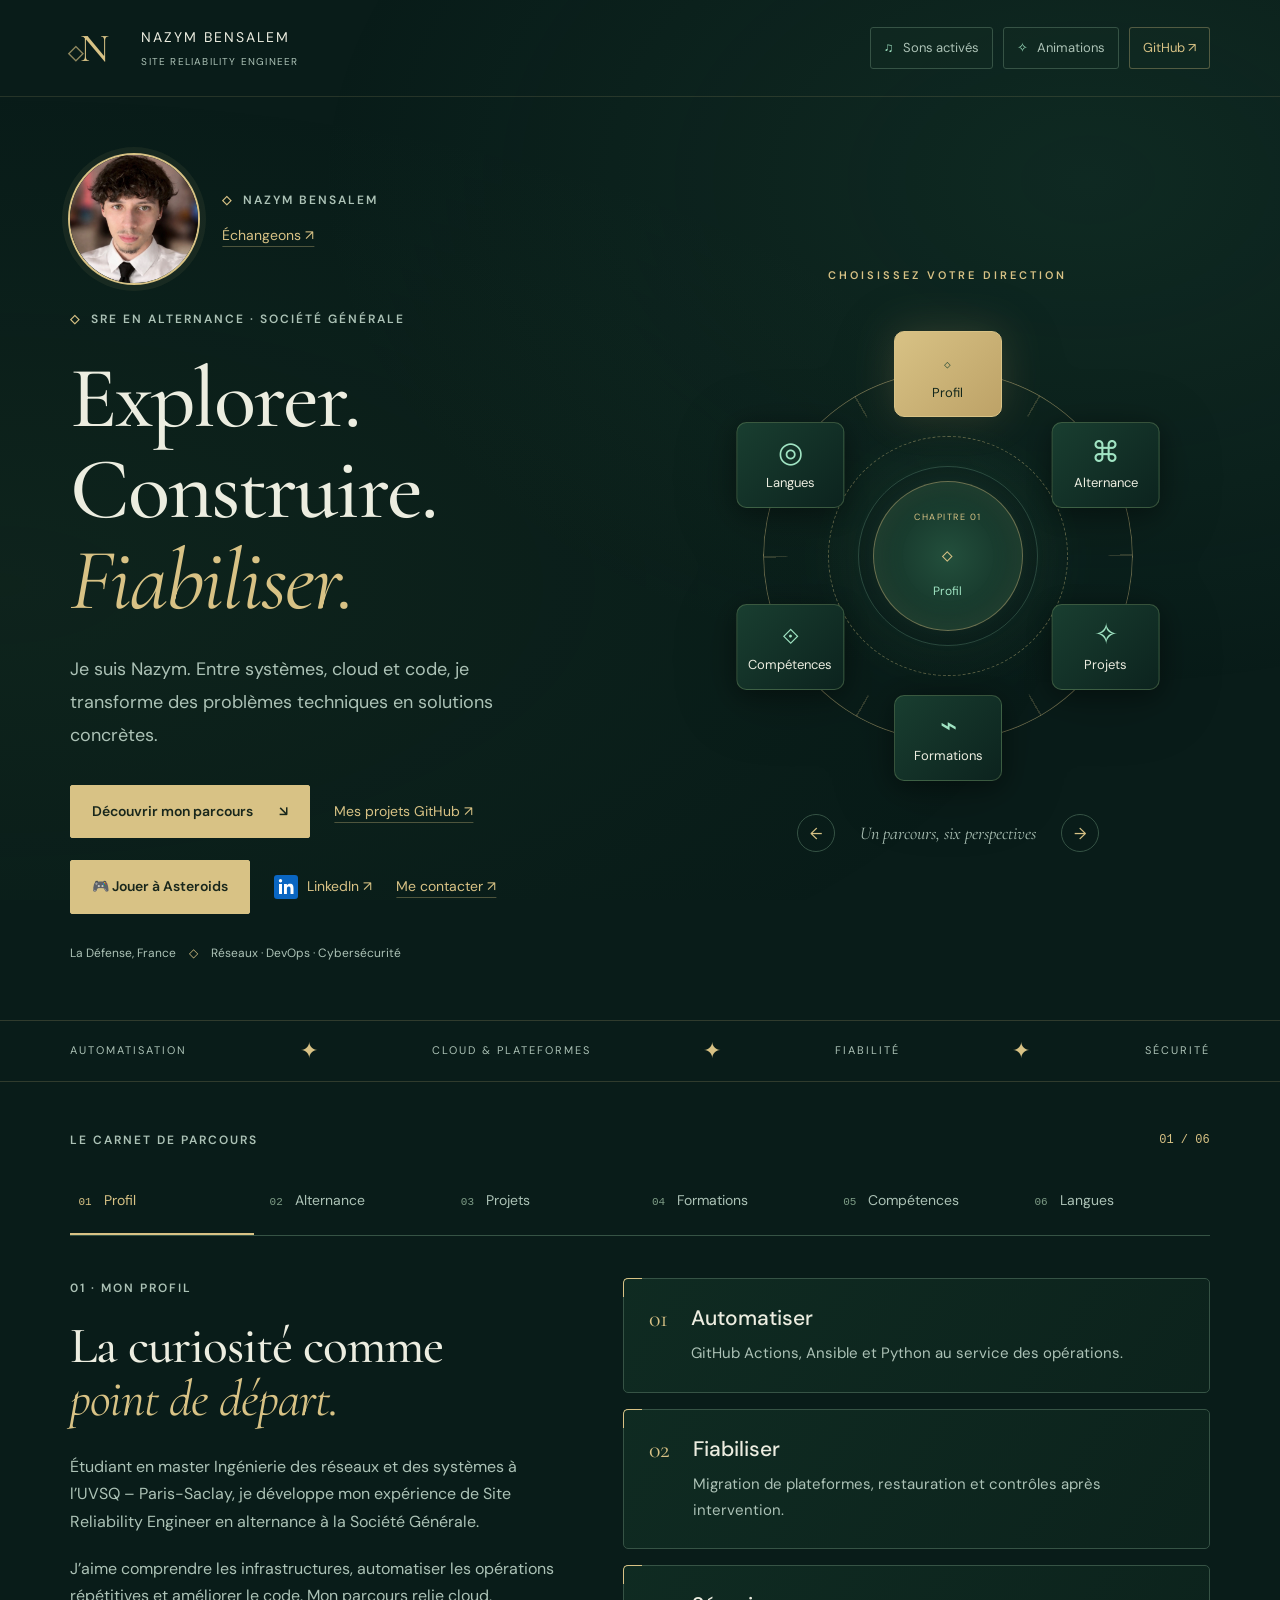
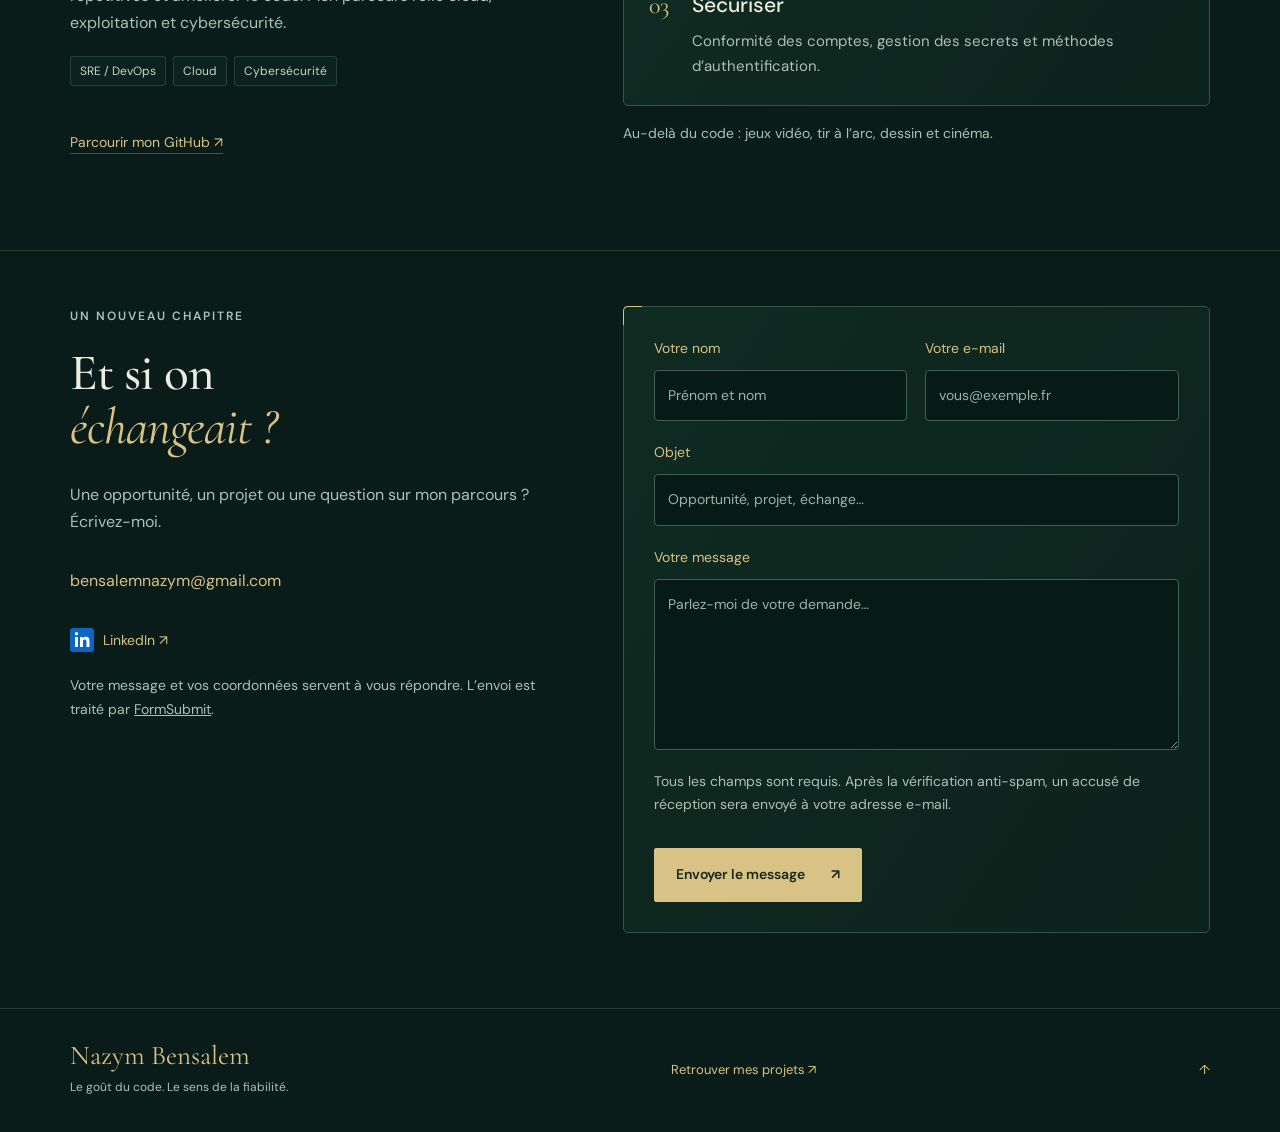
==== index.html @ adb58c96 "Build original Asteroids Rust game for WebAssembly and add playable portfolio page" ====
<!doctype html>
<html lang="fr">
<head>
<meta charset="UTF-8"><meta name="viewport" content="width=device-width,initial-scale=1"><meta name="theme-color" content="#091c19">
<title>Nazym Bensalem — SRE · Cloud · DevOps</title><meta name="description" content="Nazym Bensalem, alternant SRE à la Société Générale. Découvrez mes missions, mes projets, mon parcours et mes compétences cloud et DevOps.">
<link rel="icon" type="image/svg+xml" href="data:image/svg+xml,%3Csvg xmlns='http://www.w3.org/2000/svg' viewBox='0 0 40 40'%3E%3Crect width='40' height='40' rx='8' fill='%23091c19'/%3E%3Cpath d='M20 3L37 20 20 37 3 20Z' stroke='%23d6bf7a' fill='none'/%3E%3Cpath d='M13 27V13l14 14V13' stroke='%239ee6bf' stroke-width='3' fill='none'/%3E%3C/svg%3E">
<link rel="stylesheet" href="style.css?v=3"><script defer src="app.js?v=asteroids-play-1"></script>
</head>
<body>
<a class="skip" href="#explorer">Aller au contenu</a><div class="ambient" aria-hidden="true"></div>
<header><a class="brand" href="#accueil" aria-label="Nazym Bensalem, accueil">N<span>◇</span></a><div class="identity">NAZYM BENSALEM<small>SITE RELIABILITY ENGINEER</small></div><div class="header-actions"><button id="sound" class="setting" aria-pressed="true" title="Désactiver les sons">♫ <span>Sons activés</span></button><button id="motion" class="setting" aria-pressed="true" title="Réduire les animations">✧ <span>Animations</span></button><a class="github-link" href="https://github.com/nazym1234" target="_blank" rel="noopener noreferrer">GitHub ↗</a></div></header>
<main id="accueil">
<section class="hero"><div class="hero-copy"><div class="portrait-row"><div class="portrait"><img src="assets/nazym.jpeg" alt="Portrait de Nazym Bensalem" width="982" height="946" fetchpriority="high"></div><div><span class="eyebrow">NAZYM BENSALEM</span><a class="text-link contact-shortcut" href="#contact">Échangeons ↗</a></div></div><p class="eyebrow">SRE EN ALTERNANCE · SOCIÉTÉ GÉNÉRALE</p><h1>Explorer.<br>Construire.<br><em>Fiabiliser.</em></h1><p class="intro">Je suis Nazym. Entre systèmes, cloud et code, je transforme des problèmes techniques en solutions concrètes.</p><div class="hero-actions"><a class="primary" href="#explorer">Découvrir mon parcours <span>↘</span></a><a class="text-link" href="https://github.com/nazym1234" target="_blank" rel="noopener noreferrer">Mes projets GitHub ↗</a></div><div class="hero-socials"><a class="primary" href="asteroids/">🎮 Jouer à Asteroids</a><a class="social-link" href="https://www.linkedin.com/in/nazym-b-8b23b2335" target="_blank" rel="noopener noreferrer"><svg class="linkedin-icon" xmlns="http://www.w3.org/2000/svg" viewBox="0 0 24 24" aria-hidden="true"><rect width="24" height="24" rx="3" fill="#0A66C2"/><path fill="white" d="M5 9h3v10H5zm1.5-5a1.7 1.7 0 1 0 0 3.4 1.7 1.7 0 0 0 0-3.4M10 9h2.9v1.4c.5-.9 1.5-1.6 3-1.6 3.2 0 3.6 2.1 3.6 4.8V19h-3v-4.8c0-1.2 0-2.7-1.7-2.7s-1.9 1.3-1.9 2.6V19H10z"/></svg> LinkedIn ↗</a><a class="text-link" href="#contact">Me contacter ↗</a></div><p class="hero-meta">La Défense, France <span>◇</span> Réseaux · DevOps · Cybersécurité</p></div>
<div class="compass-side"><p class="eyebrow centered">CHOISISSEZ VOTRE DIRECTION</p><nav class="compass" aria-label="Navigation circulaire du portfolio"><div class="outer-ring" aria-hidden="true"></div><div class="inner-ring" aria-hidden="true"></div><div class="compass-trace" aria-hidden="true"></div><div class="wheel" id="wheel"></div><div class="core"><span id="core-number">CHAPITRE 01</span><strong id="core-symbol">◇</strong><span id="core-label">Profil</span></div></nav><div class="compass-controls"><button id="previous" aria-label="Section précédente">←</button><p>Un parcours, six perspectives</p><button id="next" aria-label="Section suivante">→</button></div></div>
</section>
<div class="divider"><span>AUTOMATISATION</span><i>✦</i><span>CLOUD & PLATEFORMES</span><i>✦</i><span>FIABILITÉ</span><i>✦</i><span>SÉCURITÉ</span></div>
<section id="explorer" class="explorer"><div class="section-top"><p class="eyebrow">LE CARNET DE PARCOURS</p><span id="count">01 / 06</span></div><nav class="tabs" id="tabs" aria-label="Sections du CV"></nav><div id="panel" tabindex="-1"></div></section>
<section id="contact" class="contact-section" aria-labelledby="contact-title"><div class="two-col"><div><p class="eyebrow">UN NOUVEAU CHAPITRE</p><h2 id="contact-title">Et si on<br><em>échangeait ?</em></h2><p>Une opportunité, un projet ou une question sur mon parcours ? Écrivez-moi.</p><a class="contact-email" href="mailto:bensalemnazym@gmail.com">bensalemnazym@gmail.com</a><div class="hero-socials"><a class="social-link" href="https://www.linkedin.com/in/nazym-b-8b23b2335" target="_blank" rel="noopener noreferrer"><svg class="linkedin-icon" xmlns="http://www.w3.org/2000/svg" viewBox="0 0 24 24" aria-hidden="true"><rect width="24" height="24" rx="3" fill="#0A66C2"/><path fill="white" d="M5 9h3v10H5zm1.5-5a1.7 1.7 0 1 0 0 3.4 1.7 1.7 0 0 0 0-3.4M10 9h2.9v1.4c.5-.9 1.5-1.6 3-1.6 3.2 0 3.6 2.1 3.6 4.8V19h-3v-4.8c0-1.2 0-2.7-1.7-2.7s-1.9 1.3-1.9 2.6V19H10z"/></svg> LinkedIn ↗</a></div><p class="small-note">Votre message et vos coordonnées servent à vous répondre. L’envoi est traité par <a href="https://formsubmit.co/privacy.pdf" target="_blank" rel="noopener noreferrer">FormSubmit</a>.</p></div><form class="contact-form card" action="https://formsubmit.co/bensalemnazym@gmail.com" method="POST"><input type="hidden" name="_subject" value="Nouveau contact — Portfolio Nazym Bensalem"><input type="hidden" name="_template" value="table"><input type="hidden" name="_autoresponse" value="Bonjour, merci pour votre message via mon portfolio. Votre demande a bien été transmise. Je prendrai connaissance de votre message et reviendrai vers vous dès que possible. À bientôt, Nazym Bensalem — https://nazym1234.github.io/"><input type="hidden" name="_next" value="https://nazym1234.github.io/merci.html"><input type="text" name="_honey" tabindex="-1" autocomplete="off" class="honeypot" aria-hidden="true"><div class="form-row"><label for="contact-name">Votre nom<input id="contact-name" name="name" autocomplete="name" required maxlength="100" placeholder="Prénom et nom"></label><label for="contact-email">Votre e-mail<input id="contact-email" type="email" name="email" autocomplete="email" required maxlength="254" placeholder="vous@exemple.fr"></label></div><label for="contact-subject">Objet<input id="contact-subject" name="objet" required maxlength="150" placeholder="Opportunité, projet, échange…"></label><label for="contact-message">Votre message<textarea id="contact-message" name="message" rows="6" required maxlength="6000" placeholder="Parlez-moi de votre demande…"></textarea></label><p class="small-note">Tous les champs sont requis. Après la vérification anti-spam, un accusé de réception sera envoyé à votre adresse e-mail.</p><button class="primary" type="submit">Envoyer le message <span>↗</span></button></form></div></section>
</main>
<footer><div><strong>Nazym Bensalem</strong><p>Le goût du code. Le sens de la fiabilité.</p></div><a href="https://github.com/nazym1234" target="_blank" rel="noopener noreferrer">Retrouver mes projets ↗</a><a href="#accueil" aria-label="Retour en haut">↑</a></footer>
<dialog id="project-dialog" aria-labelledby="project-title"><div class="dialog-top"><span class="eyebrow">CARNET DE PROJET</span><button id="close-dialog" class="close" aria-label="Fermer les détails du projet">×</button></div><div id="project-content"></div></dialog>
<noscript><p class="no-js">Ce portfolio interactif utilise JavaScript. Activez-le pour consulter les sections, ou retrouvez les projets sur <a href="https://github.com/nazym1234">GitHub</a>.</p></noscript>
</body></html>
---- style.css ----
@import url('https://fonts.googleapis.com/css2?family=Cormorant+Garamond:wght@400;500;600&family=DM+Sans:wght@400;500;600;700&display=swap');
:root{--bg:#091c19;--surface:#102b24;--text:#ecede0;--muted:#acc2b6;--gold:#d8c285;--mint:#a0e4c3;--line:#365345;--serif:'Cormorant Garamond',Georgia,serif;--sans:'DM Sans',sans-serif;--mono:ui-monospace,Consolas,monospace;color-scheme:dark}*{box-sizing:border-box}html{scroll-behavior:smooth;scroll-padding-top:30px}body{margin:0;background:var(--bg);color:var(--text);font:16px/1.7 var(--sans);overflow-x:clip}button,a,summary{-webkit-tap-highlight-color:transparent}button{font:inherit;cursor:pointer}button,a,summary{touch-action:manipulation}a{color:inherit;text-decoration:none}button:focus-visible,a:focus-visible,summary:focus-visible{outline:2px solid var(--gold);outline-offset:5px}button{color:inherit}p{margin:0 0 20px}h1,h2,h3,h4{margin:0;font-weight:500}h1,h2{font-family:var(--serif);line-height:1.05}h1{font-size:clamp(65px,6.8vw,102px);letter-spacing:-2px;margin:22px 0 26px}h2{font-size:clamp(40px,4vw,60px);margin:0 0 26px;letter-spacing:-1px}h1 em,h2 em{font-weight:400;color:var(--gold)}h3{font-size:21px;line-height:1.4;margin-bottom:12px}h4{font-size:16px;color:var(--gold);margin:22px 0 8px}.muted{color:var(--muted)}.gold{color:var(--gold)}.meta,.eyebrow,.small-note{color:var(--muted)}.meta{font:12px/1.6 var(--mono)}.eyebrow{font:12px/1.8 var(--sans);font-weight:600;letter-spacing:2px;text-transform:uppercase}.small-note{font-size:14px;line-height:1.65}.centered{text-align:center}.skip{position:fixed;top:-100px;left:20px;background:var(--gold);color:var(--bg);padding:12px;z-index:99}.skip:focus{top:10px}.ambient{position:fixed;inset:0;z-index:-1;pointer-events:none;background:radial-gradient(ellipse at 85% 20%,#32745428,transparent 50%),radial-gradient(ellipse at 0% 65%,#497b4315,transparent 60%)}header,main,footer{max-width:1480px;margin:auto}header{display:flex;align-items:center;gap:23px;padding:24px 5.5%;border-bottom:1px solid #d8c28524}.brand{font:500 40px var(--serif);color:var(--gold);position:relative;width:48px;height:48px;text-align:center;line-height:48px}.brand span{position:absolute;font:72px/1 var(--serif);left:-5px;top:-15px;opacity:.65}.identity{font-size:14px;letter-spacing:2px}.identity small{display:block;font-size:10px;color:var(--muted);letter-spacing:1.2px;margin-top:3px}.header-actions{margin-left:auto;display:flex;align-items:center;gap:10px}.setting,.github-link{padding:9px 13px;border:1px solid var(--line);background:#132b2390;border-radius:3px;font-size:13px}.setting{color:var(--mint);min-height:42px}.setting span{color:var(--muted);margin-left:6px}.setting[aria-pressed=false]{opacity:.8}.github-link{color:var(--gold);border-color:#d8c28555}.hero{display:grid;grid-template-columns:1.1fr 1fr;gap:40px;align-items:center;padding:58px 5.5% 56px;min-height:650px}.hero-copy .eyebrow:before{content:'◇';color:var(--gold);margin-right:10px}.intro{max-width:470px;font-size:18px;color:var(--muted);line-height:1.85}.hero-actions{display:flex;flex-wrap:wrap;gap:24px;align-items:center;margin-top:32px}.primary{display:inline-flex;align-items:center;justify-content:center;gap:26px;background:var(--gold);color:#19271c;padding:14px 21px;border:1px solid var(--gold);border-radius:2px;font-size:14px;font-weight:600;transition:transform .25s,box-shadow .25s}.primary:hover{transform:translateY(-3px);box-shadow:0 8px 35px #d8c28525}.primary.secondary{background:transparent;color:var(--gold)}.text-link{display:inline-block;color:var(--gold);background:none;border:0;padding:0;font-size:14px;text-decoration:underline;text-underline-offset:6px;text-decoration-color:#d8c28555}.text-link:hover{text-decoration-color:var(--gold)}.spaced{margin-top:25px}.hero-meta{font-size:12px;color:var(--muted);margin:29px 0 0}.hero-meta span{padding:0 10px;color:var(--gold)}.compass-side{min-width:0}.compass-side>.eyebrow{color:var(--gold);font-size:11px;letter-spacing:3px}.compass{position:relative;aspect-ratio:1;width:100%;max-width:500px;margin:0 auto;isolation:isolate;filter:drop-shadow(0 10px 30px #0003)}.outer-ring,.inner-ring,.compass-trace{position:absolute;border-radius:50%;pointer-events:none}.outer-ring{inset:13%;border:1px solid #d8c28570;outline:1px solid #d8c28520;outline-offset:13px;background:repeating-conic-gradient(from 0deg,transparent 0deg 29.5deg,#d8c28530 29.5deg 30deg);animation:turn 90s linear infinite;mask-image:radial-gradient(transparent 61%,#000 62%)}.inner-ring{inset:26%;border:1px dashed #d8c28566;animation:turn 60s linear infinite reverse}.compass-trace{inset:32%;border:1px solid #a0e4c338;box-shadow:0 0 70px #73d3a11a,inset 0 0 40px #9ee6bf08;animation:breathe 5s ease-in-out infinite}.wheel{--rotation:0deg;--counter:0deg;position:absolute;inset:0;transform:rotate(var(--rotation));transition:transform 1.15s cubic-bezier(.2,.75,.2,1)}.spoke{position:absolute;inset:0;transform:rotate(var(--position));pointer-events:none}.orb-node{position:absolute;top:5%;left:50%;width:108px;height:86px;display:flex;flex-direction:column;align-items:center;justify-content:center;gap:2px;margin-left:-54px;background:linear-gradient(135deg,#193e30,#0c231e);border:1px solid #8baa7255;border-radius:10px;transform:rotate(calc(var(--counter) + var(--unposition)));transition:transform 1.15s cubic-bezier(.2,.75,.2,1),background .3s,box-shadow .3s,border-color .3s;font-size:13px;pointer-events:auto;box-shadow:0 5px 25px #0005}.orb-symbol{font-family:var(--serif);font-size:29px;line-height:1.2;color:var(--mint)}.orb-node:hover{border-color:var(--gold);box-shadow:0 0 30px #d8c28520}.orb-node.active{border-color:var(--gold);background:linear-gradient(135deg,#d8c285,#bda267);color:#13271c;box-shadow:0 0 40px #d8c28530}.orb-node.active .orb-symbol{color:#244a35}.core{position:absolute;inset:35%;border-radius:50%;border:1px solid #d8c28570;background:radial-gradient(circle,#234f3c,#0d261f);display:flex;flex-direction:column;align-items:center;justify-content:center;pointer-events:none;box-shadow:inset 0 0 30px #c5da9620,0 0 24px #a0e4c318}.core>span:first-child{font:9px var(--sans);letter-spacing:1.5px;color:var(--gold)}.core strong{font:500 48px/1.2 var(--serif);color:var(--gold)}.core>span:last-child{font-size:12px;color:var(--mint)}.compass-controls{display:flex;align-items:center;justify-content:center;gap:25px;margin-top:8px}.compass-controls p{font:italic 18px var(--serif);color:var(--muted);margin:0}.compass-controls button{background:none;border:1px solid var(--line);border-radius:50%;width:38px;height:38px;color:var(--gold);transition:background .2s}.compass-controls button:hover{background:var(--surface)}.divider{border-block:1px solid #d8c28530;display:flex;align-items:center;justify-content:space-between;gap:25px;padding:17px 5.5%;font-size:11px;letter-spacing:2px;color:var(--muted);overflow:hidden;white-space:nowrap}.divider i{font:22px var(--serif);color:var(--gold)}.explorer{padding:48px 5.5% 85px}.section-top{display:flex;justify-content:space-between;align-items:center}.section-top p{margin:0}.section-top>span{color:var(--gold);font:12px var(--mono)}.tabs{display:grid;grid-template-columns:repeat(6,1fr);gap:8px;border-bottom:1px solid var(--line);margin:18px 0 42px}.tabs button{background:none;border:0;border-bottom:2px solid transparent;padding:20px 8px;color:var(--muted);text-align:left;white-space:nowrap;font-size:14px;transition:color .3s,border-color .3s}.tabs small{color:#7e9c86;font:11px var(--mono);margin-right:8px}.tabs button.active{border-bottom-color:var(--gold);color:var(--gold)}.tabs button.active small{color:var(--gold)}.tabs button:hover{color:var(--text)}#panel{min-height:410px;outline:none}.arrive{animation:reveal .55s ease both}.two-col{display:grid;grid-template-columns:1fr 1.2fr;gap:64px}.two-col>div{min-width:0}.two-col p{color:var(--muted)}.two-col p.gold{color:var(--gold)}.card{background:linear-gradient(125deg,#16392b80,#10292080);border:1px solid var(--line);border-radius:5px;position:relative}.card:before{content:'';position:absolute;top:-1px;left:-1px;width:18px;height:18px;border-top:1px solid var(--gold);border-left:1px solid var(--gold);border-radius:5px 0 0 0;pointer-events:none}.principles{display:flex;flex-direction:column;gap:16px}.principle{display:flex;gap:23px;padding:25px}.principle>span{color:var(--gold);font:24px var(--serif)}.principle p{font-size:15px;margin:0}.principle h3{margin-bottom:8px}.tags{display:flex;flex-wrap:wrap;gap:7px;margin:20px 0}.tags span{font-size:12px;line-height:1.5;color:#c1d8c8;background:#a0e4c307;border:1px solid #799a7d40;padding:5px 9px;border-radius:3px}.team{border-block:1px solid var(--line);margin-top:35px}.team summary{display:flex;justify-content:space-between;gap:20px;color:var(--gold);padding:20px 0;cursor:pointer;list-style:none;font-size:16px}.team>div{padding:10px 0 18px}.team h3{font-size:19px}.team p{font-size:15px}.mission{border-bottom:1px solid var(--line)}.mission:first-of-type{border-top:1px solid var(--line)}.mission summary{display:flex;align-items:center;gap:18px;padding:22px 10px 22px 0;cursor:pointer;list-style:none;transition:background .2s}.mission summary:hover{background:#a0e4c306}.mission summary::-webkit-details-marker,.team summary::-webkit-details-marker{display:none}.mission-number{font:18px var(--serif);color:var(--gold)}.mission summary strong{font-size:16px;font-weight:500;display:block}.mission summary small{font-size:13px;line-height:1.5;color:var(--muted);display:block;margin-top:4px}.plus{margin-left:auto;color:var(--gold);font-size:23px;transition:transform .35s}.mission[open] .plus{transform:rotate(45deg)}.mission-body{padding:0 15px 28px 39px;animation:reveal .4s ease}.mission-body p,.mission-body li{font-size:15px;color:var(--muted)}ul{padding-left:20px}li{margin:8px 0}details[open]>div{animation:reveal .4s ease}.heading-row{display:flex;align-items:center;justify-content:space-between;gap:30px}.project-grid{display:grid;grid-template-columns:repeat(3,1fr);gap:22px;margin-top:28px}.project{display:flex;flex-direction:column;padding:25px;transition:transform .3s,border-color .3s,box-shadow .3s}.project:hover{transform:translateY(-6px);border-color:#d8c28590;box-shadow:0 15px 40px #0003}.project-head{display:flex;align-items:center;justify-content:space-between;gap:10px;margin-bottom:22px}.project-head .meta{font-size:10px;text-align:right}.project-symbol{font:38px var(--serif);color:var(--gold)}.project h3{font:500 28px/1.1 var(--serif)}.project>p{font-size:15px;color:var(--muted);margin:0}.project .tags{margin-bottom:25px}.explore-project{display:flex;justify-content:space-between;width:100%;margin-top:auto;padding:15px 0 0;border:0;border-top:1px solid var(--line);background:none;color:var(--gold);font-size:14px;text-align:left}.explore-project span{transition:transform .2s}.explore-project:hover span{transform:translate(3px,-3px)}.timeline{border-left:1px solid #d8c28566;margin:35px 0 0 6px;padding-left:30px}.timeline article{position:relative;padding-bottom:30px}.timeline article:before{content:'';position:absolute;left:-35px;top:5px;width:9px;height:9px;background:var(--gold);transform:rotate(45deg)}.timeline h3{font-size:20px;margin:10px 0}.timeline p{font-size:15px;margin-bottom:7px}.cert-heading{font:32px var(--serif);margin-bottom:24px}.certs{display:grid;gap:16px;margin-bottom:20px}.cert{padding:24px;display:flex;gap:20px}.cert-icon{font:32px var(--serif);color:var(--gold)}.cert h3{font-size:19px;margin-bottom:6px}.cert p{font-size:14px;margin-bottom:14px}.badge{font-size:12px;padding:5px 9px;border:1px solid var(--line);border-radius:3px;color:var(--muted)}.badge.done{color:var(--mint);border-color:#a0e4c34d}.badge.progress{color:var(--gold);border-color:#d8c28566}.stack-grid{display:grid;grid-template-columns:repeat(3,1fr);gap:20px;margin-top:30px}.stack-card{padding:24px}.stack-symbol{font:32px var(--serif);color:var(--gold);display:block;margin-bottom:15px}.stack-card h3{font-size:17px}.stack-card .tags{margin-bottom:0}.languages{display:grid;gap:17px}.language{display:flex;align-items:center;gap:22px;padding:24px}.language>span{font:30px var(--serif);color:var(--gold);min-width:42px}.language h3{margin-bottom:4px;font-size:19px}.language p{margin:0;font-size:14px}.language>strong{font-size:13px;font-weight:500;color:var(--mint);margin-left:auto}.modal-open{overflow:hidden}dialog{width:min(760px,calc(100vw - 30px));max-height:90dvh;margin:auto;overflow-y:auto;padding:30px 38px 36px;background:#0d261f;border:1px solid #d8c28588;border-radius:6px;color:var(--text);box-shadow:0 30px 100px #000a}dialog[open]{animation:dialog-reveal .4s ease}dialog::backdrop{background:#030f0be0;backdrop-filter:blur(7px)}.dialog-top{display:flex;align-items:center;justify-content:space-between;gap:20px;margin-bottom:24px}.dialog-top .eyebrow{font-size:11px}.close{border:1px solid var(--line);background:transparent;width:40px;height:40px;font-size:26px;color:var(--gold);border-radius:50%}dialog h2{font-size:48px;margin-bottom:20px}dialog h3{font-size:18px;color:var(--gold);margin-top:28px}dialog p,dialog li{color:var(--muted);font-size:16px}dialog .tags{margin-bottom:28px}.project-flow{padding:24px;border:1px solid var(--line);background:#061a14;margin:28px 0}.flow-buttons{display:flex;gap:10px;margin:15px 0}.flow-buttons button{flex:1;display:flex;flex-direction:column;gap:8px;align-items:center;background:#153326;border:1px solid #365345;border-radius:3px;padding:13px 9px;color:var(--muted);font-size:14px}.flow-buttons small{font:12px var(--mono);color:var(--gold)}.flow-buttons button.active{background:#284b34;border-color:var(--gold);color:var(--text)}#step-detail{font-size:15px;margin:20px 0 0;min-height:52px}footer{border-top:1px solid #d8c28530;padding:30px 5.5%;display:flex;justify-content:space-between;align-items:center;gap:25px;color:var(--muted);font-size:13px}footer strong{font:27px var(--serif);color:var(--gold)}footer p{margin:5px 0;font-size:12px}footer>a{color:var(--gold)}.no-js{padding:30px;text-align:center}.no-js a{text-decoration:underline}@keyframes turn{to{transform:rotate(360deg)}}@keyframes breathe{50%{box-shadow:0 0 80px #73d3a133,inset 0 0 30px #9ee6bf15;transform:scale(1.04)}}@keyframes reveal{from{opacity:0;transform:translateY(17px)}to{opacity:1;transform:translateY(0)}}@keyframes dialog-reveal{from{opacity:0;transform:translateY(20px) scale(.97)}to{opacity:1;transform:translateY(0) scale(1)}}.reduce-motion *,.reduce-motion *:before,.reduce-motion *:after{animation:none!important;transition:none!important;scroll-behavior:auto!important}html:has(.reduce-motion){scroll-behavior:auto}.reduce-motion .project:hover{transform:none}@media(prefers-reduced-motion:reduce){html{scroll-behavior:auto}body:not(.force-motion) *,body:not(.force-motion) *:before,body:not(.force-motion) *:after{animation:none!important;transition:none!important}}@media(min-width:1500px){header,main,footer{border-inline:1px solid #d8c28512}}@media(max-width:1050px){.hero{gap:20px}.header-actions .setting span{display:none}.two-col{gap:35px}.project-grid,.stack-grid{grid-template-columns:repeat(2,1fr)}.orb-node{width:92px;height:76px;margin-left:-46px;font-size:12px}.core strong{font-size:40px}.tabs small{display:none}.identity{font-size:12px}.hero{min-height:580px}h1{font-size:78px}.hero-actions{gap:20px}}@media(max-width:750px){header{padding:17px 5%;gap:14px}.identity{font-size:11px;letter-spacing:1px}.identity small{font-size:8px;max-width:160px}.header-actions{gap:6px}.setting{padding:6px 10px}.github-link{padding:8px;font-size:12px}.brand{width:36px;font-size:32px}.brand span{font-size:60px;top:-5px;left:-8px}.hero{grid-template-columns:1fr;padding:40px 6% 35px;gap:40px}h1{font-size:clamp(62px,14vw,90px);margin-top:18px}.hero .eyebrow{font-size:10px}.intro{font-size:17px}.hero-actions{gap:22px}.hero-meta{font-size:11px}.compass{max-width:430px}.compass-side>.eyebrow{margin-bottom:14px}.orb-node{width:92px;height:75px;margin-left:-46px;top:5%;font-size:12px}.compass-controls{margin-top:5px}.divider{justify-content:flex-start;gap:25px;padding-block:15px;font-size:10px}.explorer{padding:34px 6% 60px}.section-top .eyebrow{font-size:10px}.tabs{display:flex;overflow-x:auto;gap:25px;margin-bottom:32px}.tabs button{padding:18px 0;flex-shrink:0;font-size:14px}.two-col{grid-template-columns:1fr;gap:35px}.project-grid,.stack-grid{gap:16px}.project{padding:22px}.heading-row{display:block}.heading-row .primary{margin-bottom:20px}h2{font-size:44px}.language{padding:20px;gap:15px}.project-flow{padding:18px}.team{margin-top:25px}dialog{padding:23px;max-height:92dvh}dialog h2{font-size:40px}.mission summary{gap:14px}.mission-body{padding-left:30px}footer{flex-wrap:wrap;gap:18px}footer>a:last-child{margin-left:auto}.core>span:first-child{font-size:8px;letter-spacing:1px}.core>span:last-child{font-size:11px}.compass-controls p{font-size:17px}}@media(max-width:480px){.project-grid,.stack-grid{grid-template-columns:1fr}.header-actions .github-link{display:none}.hero-actions .primary{font-size:13px}.hero-actions .text-link{font-size:13px}.orb-node{width:80px;height:68px;margin-left:-40px;font-size:11px}.orb-symbol{font-size:25px}.compass{max-width:360px}.core strong{font-size:34px}.hero-meta span{padding:0 5px}.mission summary small{font-size:12px}.language>strong{font-size:12px}.flow-buttons{gap:6px}.flow-buttons button{font-size:12px;padding:12px 6px}.cert{padding:20px}.identity{font-size:10px}.compass-side>.eyebrow{font-size:10px}}@media(min-width:751px) and (prefers-reduced-motion:no-preference){.hero-copy{animation:reveal .8s ease both}.compass-side{animation:reveal 1s .12s ease both}}


/* Portrait: crop the original circle in CSS without altering the photograph. */
.portrait-row{display:flex;align-items:center;gap:24px;margin-bottom:26px}.portrait{position:relative;width:128px;height:128px;flex-shrink:0;border-radius:50%;overflow:hidden;box-shadow:0 0 0 2px var(--gold),0 0 0 8px #d6bf7a12}.portrait img{position:absolute;width:116.08%;height:auto;max-width:none;left:-8.75%;top:-6.86%}.portrait-row .eyebrow{display:block;font-size:12px}.contact-shortcut{display:block;margin-top:13px}.hero-socials{display:flex;flex-wrap:wrap;gap:24px;align-items:center;margin:22px 0}.social-link{display:inline-flex;align-items:center;gap:9px;color:var(--gold);font-size:14px}.linkedin-icon{width:24px;height:24px;flex-shrink:0}.organization{display:flex;align-items:center;gap:15px}.sg-logo{width:42px;height:42px}.university-brand{margin:22px 0}.university-logo{display:block;width:190px;height:auto;background:#fff;padding:12px;border-radius:4px;box-sizing:content-box}.contact-section{padding:55px 5.5% 75px;border-top:1px solid #d8c28530;scroll-margin-top:25px}.contact-email{display:inline-block;color:var(--gold);overflow-wrap:anywhere;margin:12px 0}.contact-form{padding:30px}.contact-form label{display:flex;flex-direction:column;gap:9px;font-size:14px;color:var(--gold);margin-bottom:20px}.contact-form input,.contact-form textarea{width:100%;min-width:0;border:1px solid #426052;border-radius:4px;padding:13px;background:#071b16;color:var(--text);font:inherit}.contact-form input:focus,.contact-form textarea:focus{outline:2px solid var(--gold);outline-offset:2px}.contact-form input::placeholder,.contact-form textarea::placeholder{color:#a0b2a8}.contact-form textarea{resize:vertical;min-height:140px}.form-row{display:grid;grid-template-columns:1fr 1fr;gap:18px}.contact-form .honeypot{display:none}.contact-section .small-note a{text-decoration:underline}.contact-form .primary{margin-top:12px}.thanks-page{max-width:720px;margin:10vh auto;padding:45px}.thanks-page .primary{display:inline-flex;margin-top:24px}@media(max-width:750px){.contact-section{padding:38px 6% 55px}.contact-form{padding:22px}.portrait{width:108px;height:108px}.form-row{grid-template-columns:1fr;gap:0}.portrait-row{gap:20px}.thanks-page{margin:5vh 5%;padding:28px}}
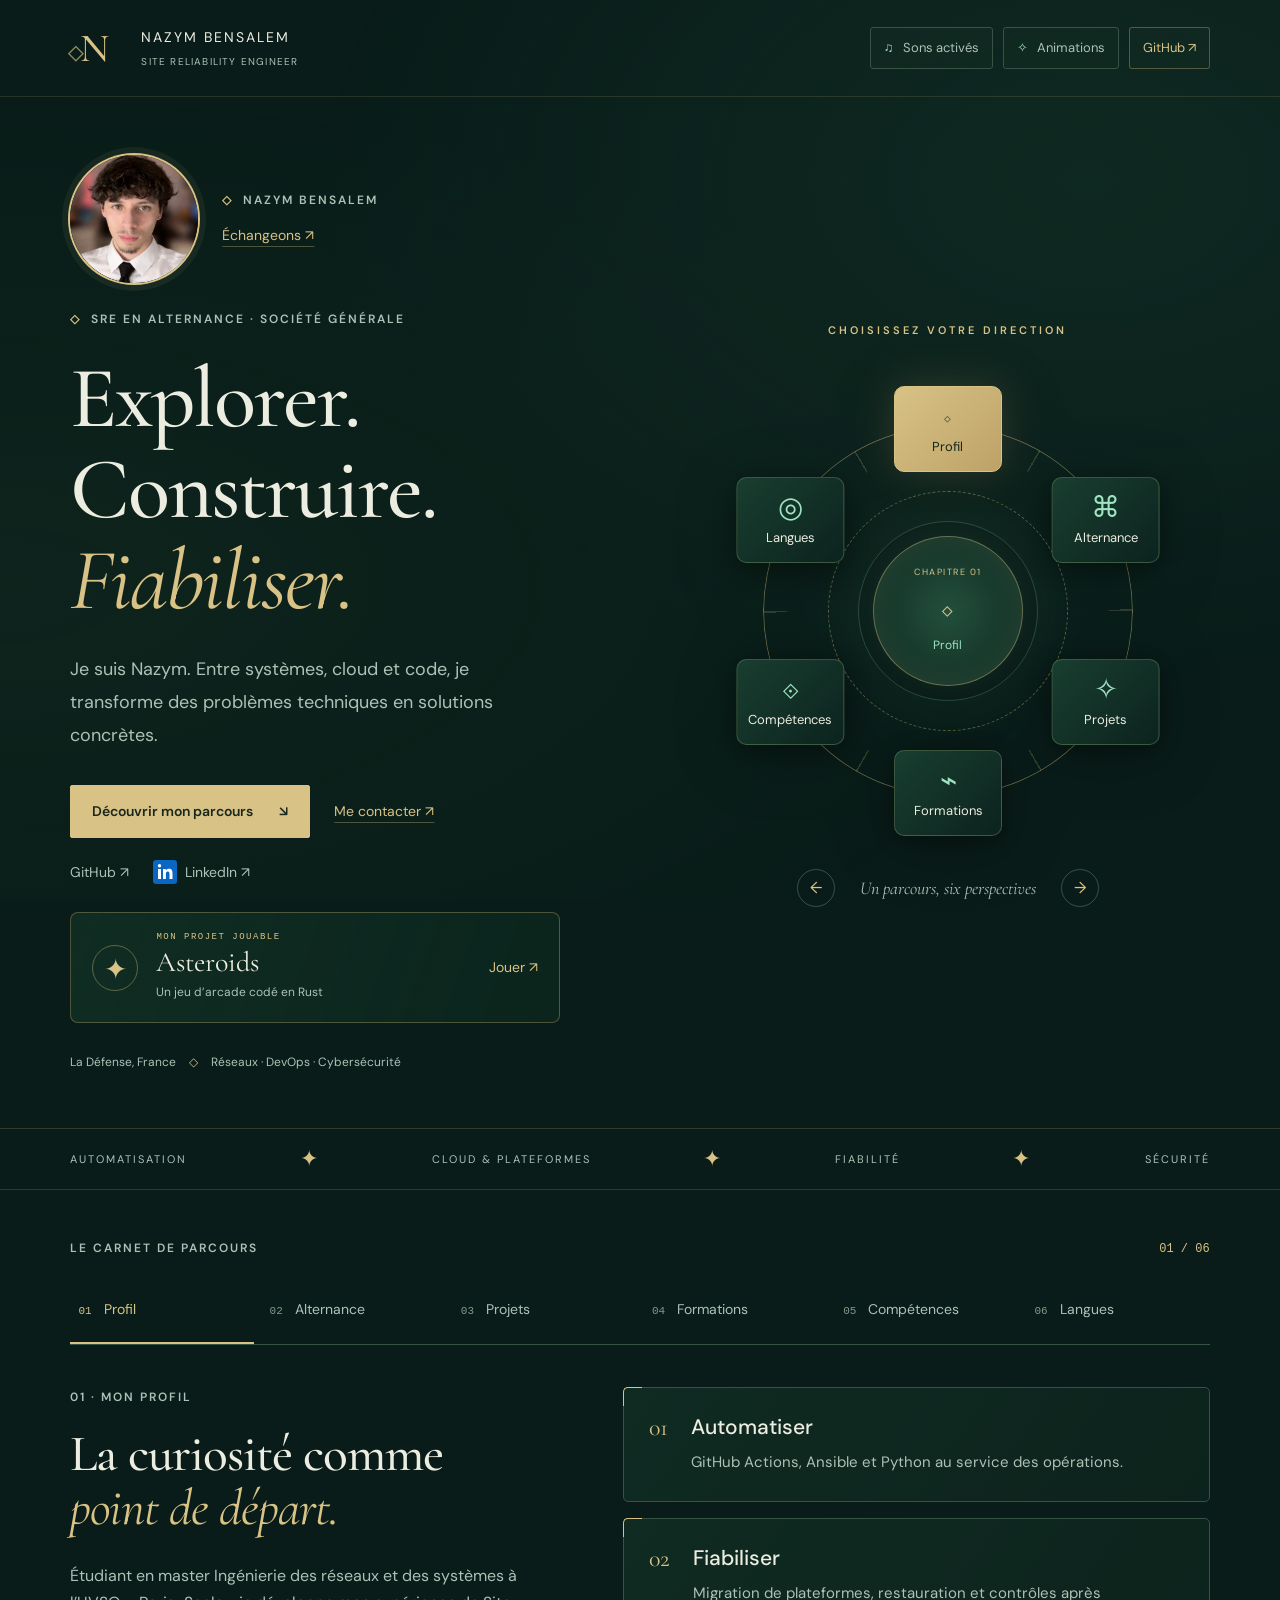
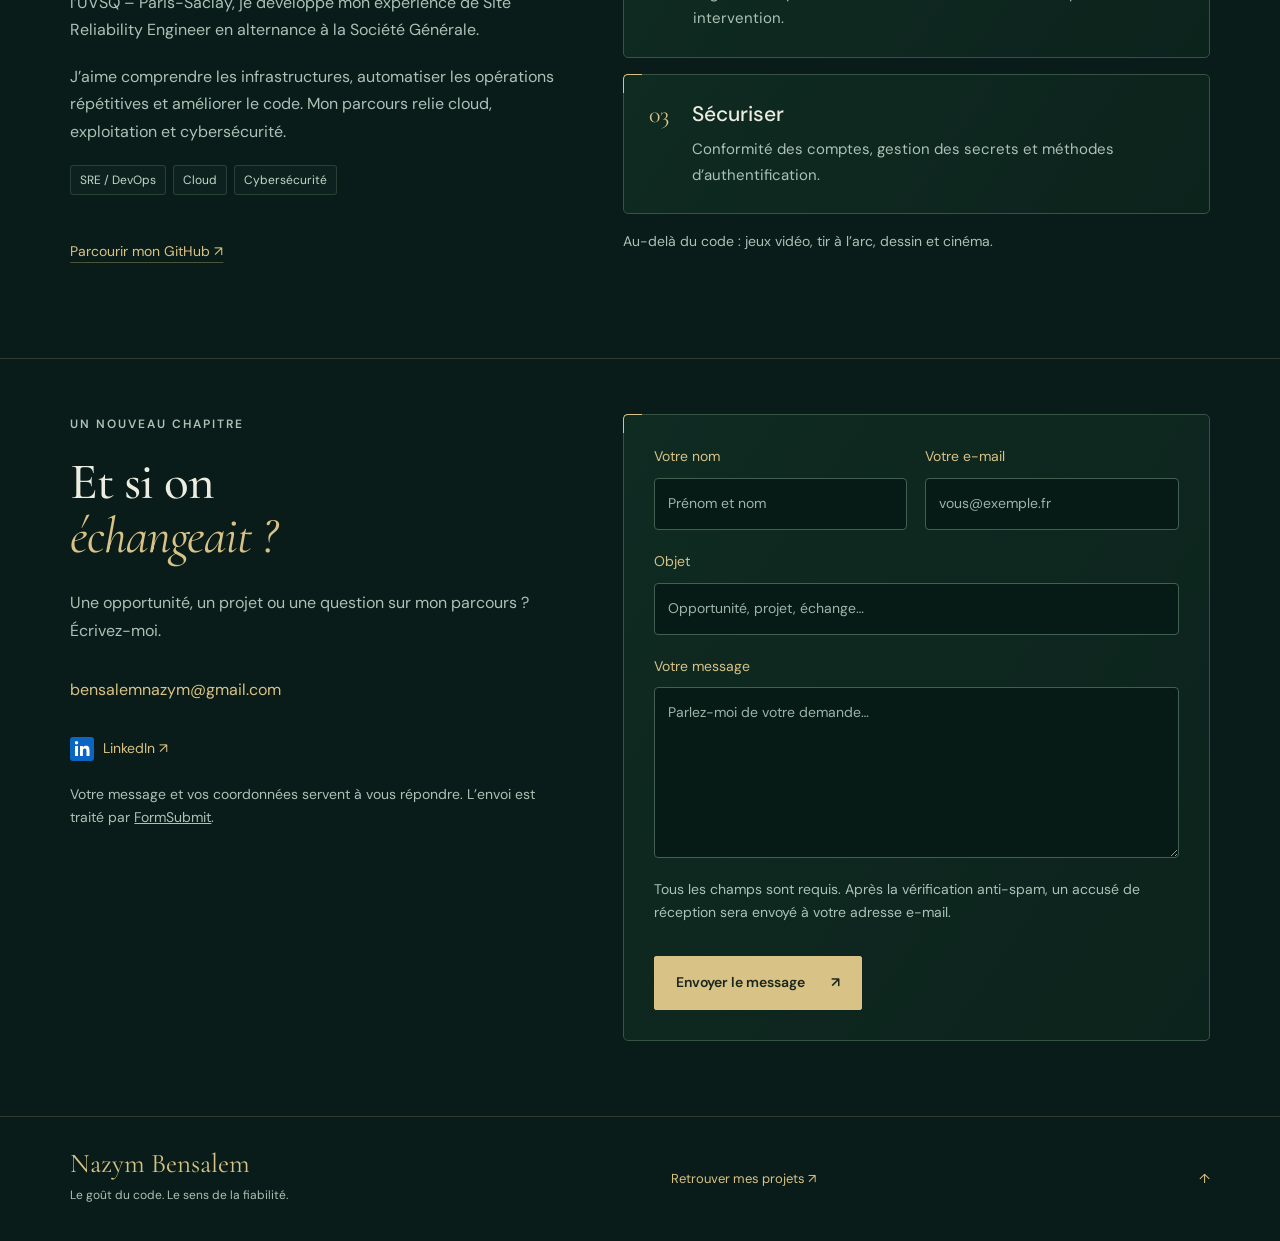
==== commit 1282a005: "Fix WebAssembly linking and separate arcade entry from professional links" ====
--- a/index.html
+++ b/index.html
@@ -4,13 +4,13 @@
 <meta charset="UTF-8"><meta name="viewport" content="width=device-width,initial-scale=1"><meta name="theme-color" content="#091c19">
 <title>Nazym Bensalem — SRE · Cloud · DevOps</title><meta name="description" content="Nazym Bensalem, alternant SRE à la Société Générale. Découvrez mes missions, mes projets, mon parcours et mes compétences cloud et DevOps.">
 <link rel="icon" type="image/svg+xml" href="data:image/svg+xml,%3Csvg xmlns='http://www.w3.org/2000/svg' viewBox='0 0 40 40'%3E%3Crect width='40' height='40' rx='8' fill='%23091c19'/%3E%3Cpath d='M20 3L37 20 20 37 3 20Z' stroke='%23d6bf7a' fill='none'/%3E%3Cpath d='M13 27V13l14 14V13' stroke='%239ee6bf' stroke-width='3' fill='none'/%3E%3C/svg%3E">
-<link rel="stylesheet" href="style.css?v=3"><script defer src="app.js?v=asteroids-play-1"></script>
+<link rel="stylesheet" href="style.css?v=arcade-2"><script defer src="app.js?v=arcade-2"></script>
 </head>
 <body>
 <a class="skip" href="#explorer">Aller au contenu</a><div class="ambient" aria-hidden="true"></div>
 <header><a class="brand" href="#accueil" aria-label="Nazym Bensalem, accueil">N<span>◇</span></a><div class="identity">NAZYM BENSALEM<small>SITE RELIABILITY ENGINEER</small></div><div class="header-actions"><button id="sound" class="setting" aria-pressed="true" title="Désactiver les sons">♫ <span>Sons activés</span></button><button id="motion" class="setting" aria-pressed="true" title="Réduire les animations">✧ <span>Animations</span></button><a class="github-link" href="https://github.com/nazym1234" target="_blank" rel="noopener noreferrer">GitHub ↗</a></div></header>
 <main id="accueil">
-<section class="hero"><div class="hero-copy"><div class="portrait-row"><div class="portrait"><img src="assets/nazym.jpeg" alt="Portrait de Nazym Bensalem" width="982" height="946" fetchpriority="high"></div><div><span class="eyebrow">NAZYM BENSALEM</span><a class="text-link contact-shortcut" href="#contact">Échangeons ↗</a></div></div><p class="eyebrow">SRE EN ALTERNANCE · SOCIÉTÉ GÉNÉRALE</p><h1>Explorer.<br>Construire.<br><em>Fiabiliser.</em></h1><p class="intro">Je suis Nazym. Entre systèmes, cloud et code, je transforme des problèmes techniques en solutions concrètes.</p><div class="hero-actions"><a class="primary" href="#explorer">Découvrir mon parcours <span>↘</span></a><a class="text-link" href="https://github.com/nazym1234" target="_blank" rel="noopener noreferrer">Mes projets GitHub ↗</a></div><div class="hero-socials"><a class="primary" href="asteroids/">🎮 Jouer à Asteroids</a><a class="social-link" href="https://www.linkedin.com/in/nazym-b-8b23b2335" target="_blank" rel="noopener noreferrer"><svg class="linkedin-icon" xmlns="http://www.w3.org/2000/svg" viewBox="0 0 24 24" aria-hidden="true"><rect width="24" height="24" rx="3" fill="#0A66C2"/><path fill="white" d="M5 9h3v10H5zm1.5-5a1.7 1.7 0 1 0 0 3.4 1.7 1.7 0 0 0 0-3.4M10 9h2.9v1.4c.5-.9 1.5-1.6 3-1.6 3.2 0 3.6 2.1 3.6 4.8V19h-3v-4.8c0-1.2 0-2.7-1.7-2.7s-1.9 1.3-1.9 2.6V19H10z"/></svg> LinkedIn ↗</a><a class="text-link" href="#contact">Me contacter ↗</a></div><p class="hero-meta">La Défense, France <span>◇</span> Réseaux · DevOps · Cybersécurité</p></div>
+<section class="hero"><div class="hero-copy"><div class="portrait-row"><div class="portrait"><img src="assets/nazym.jpeg" alt="Portrait de Nazym Bensalem" width="982" height="946" fetchpriority="high"></div><div><span class="eyebrow">NAZYM BENSALEM</span><a class="text-link contact-shortcut" href="#contact">Échangeons ↗</a></div></div><p class="eyebrow">SRE EN ALTERNANCE · SOCIÉTÉ GÉNÉRALE</p><h1>Explorer.<br>Construire.<br><em>Fiabiliser.</em></h1><p class="intro">Je suis Nazym. Entre systèmes, cloud et code, je transforme des problèmes techniques en solutions concrètes.</p><div class="hero-actions"><a class="primary" href="#explorer">Découvrir mon parcours <span>↘</span></a><a class="text-link" href="#contact">Me contacter ↗</a></div><div class="professional-links"><a href="https://github.com/nazym1234" target="_blank" rel="noopener noreferrer">GitHub ↗</a><a class="social-link" href="https://www.linkedin.com/in/nazym-b-8b23b2335" target="_blank" rel="noopener noreferrer"><svg class="linkedin-icon" xmlns="http://www.w3.org/2000/svg" viewBox="0 0 24 24" aria-hidden="true"><rect width="24" height="24" rx="3" fill="#0A66C2"/><path fill="white" d="M5 9h3v10H5zm1.5-5a1.7 1.7 0 1 0 0 3.4 1.7 1.7 0 0 0 0-3.4M10 9h2.9v1.4c.5-.9 1.5-1.6 3-1.6 3.2 0 3.6 2.1 3.6 4.8V19h-3v-4.8c0-1.2 0-2.7-1.7-2.7s-1.9 1.3-1.9 2.6V19H10z"/></svg> LinkedIn ↗</a></div><a class="arcade-invite" href="asteroids/"><span class="arcade-icon" aria-hidden="true">✦</span><span><small>MON PROJET JOUABLE</small><strong>Asteroids</strong><span>Un jeu d’arcade codé en Rust</span></span><span class="arcade-cta">Jouer <span aria-hidden="true">↗</span></span></a><p class="hero-meta">La Défense, France <span>◇</span> Réseaux · DevOps · Cybersécurité</p></div>
 <div class="compass-side"><p class="eyebrow centered">CHOISISSEZ VOTRE DIRECTION</p><nav class="compass" aria-label="Navigation circulaire du portfolio"><div class="outer-ring" aria-hidden="true"></div><div class="inner-ring" aria-hidden="true"></div><div class="compass-trace" aria-hidden="true"></div><div class="wheel" id="wheel"></div><div class="core"><span id="core-number">CHAPITRE 01</span><strong id="core-symbol">◇</strong><span id="core-label">Profil</span></div></nav><div class="compass-controls"><button id="previous" aria-label="Section précédente">←</button><p>Un parcours, six perspectives</p><button id="next" aria-label="Section suivante">→</button></div></div>
 </section>
 <div class="divider"><span>AUTOMATISATION</span><i>✦</i><span>CLOUD & PLATEFORMES</span><i>✦</i><span>FIABILITÉ</span><i>✦</i><span>SÉCURITÉ</span></div>
--- a/style.css
+++ b/style.css
@@ -4,3 +4,9 @@
 
 /* Portrait: crop the original circle in CSS without altering the photograph. */
 .portrait-row{display:flex;align-items:center;gap:24px;margin-bottom:26px}.portrait{position:relative;width:128px;height:128px;flex-shrink:0;border-radius:50%;overflow:hidden;box-shadow:0 0 0 2px var(--gold),0 0 0 8px #d6bf7a12}.portrait img{position:absolute;width:116.08%;height:auto;max-width:none;left:-8.75%;top:-6.86%}.portrait-row .eyebrow{display:block;font-size:12px}.contact-shortcut{display:block;margin-top:13px}.hero-socials{display:flex;flex-wrap:wrap;gap:24px;align-items:center;margin:22px 0}.social-link{display:inline-flex;align-items:center;gap:9px;color:var(--gold);font-size:14px}.linkedin-icon{width:24px;height:24px;flex-shrink:0}.organization{display:flex;align-items:center;gap:15px}.sg-logo{width:42px;height:42px}.university-brand{margin:22px 0}.university-logo{display:block;width:190px;height:auto;background:#fff;padding:12px;border-radius:4px;box-sizing:content-box}.contact-section{padding:55px 5.5% 75px;border-top:1px solid #d8c28530;scroll-margin-top:25px}.contact-email{display:inline-block;color:var(--gold);overflow-wrap:anywhere;margin:12px 0}.contact-form{padding:30px}.contact-form label{display:flex;flex-direction:column;gap:9px;font-size:14px;color:var(--gold);margin-bottom:20px}.contact-form input,.contact-form textarea{width:100%;min-width:0;border:1px solid #426052;border-radius:4px;padding:13px;background:#071b16;color:var(--text);font:inherit}.contact-form input:focus,.contact-form textarea:focus{outline:2px solid var(--gold);outline-offset:2px}.contact-form input::placeholder,.contact-form textarea::placeholder{color:#a0b2a8}.contact-form textarea{resize:vertical;min-height:140px}.form-row{display:grid;grid-template-columns:1fr 1fr;gap:18px}.contact-form .honeypot{display:none}.contact-section .small-note a{text-decoration:underline}.contact-form .primary{margin-top:12px}.thanks-page{max-width:720px;margin:10vh auto;padding:45px}.thanks-page .primary{display:inline-flex;margin-top:24px}@media(max-width:750px){.contact-section{padding:38px 6% 55px}.contact-form{padding:22px}.portrait{width:108px;height:108px}.form-row{grid-template-columns:1fr;gap:0}.portrait-row{gap:20px}.thanks-page{margin:5vh 5%;padding:28px}}
+
+.professional-links{display:flex;align-items:center;gap:24px;margin:22px 0 28px;color:var(--muted);font-size:14px}
+.professional-links a{display:inline-flex;align-items:center;gap:8px}.professional-links .social-link{color:var(--muted)}.professional-links a:hover{color:var(--gold)}
+.arcade-invite{display:flex;align-items:center;gap:18px;padding:19px 21px;border:1px solid #d6bf7a50;background:linear-gradient(110deg,#173b2c88,#0b251d);border-radius:8px;max-width:490px;transition:transform .2s,border-color .2s}.arcade-invite:hover{transform:translateY(-3px);border-color:var(--gold)}
+.arcade-icon{display:grid;place-items:center;flex-shrink:0;width:46px;height:46px;border:1px solid #d6bf7a66;border-radius:50%;font-size:28px;color:var(--gold)}
+.arcade-invite small{display:block;font:9px var(--mono);letter-spacing:1.5px;color:var(--gold)}.arcade-invite strong{display:block;font:28px var(--serif);color:var(--text);margin:3px 0}.arcade-invite>span:nth-child(2)>span{display:block;font-size:12px;color:var(--muted)}.arcade-cta{margin-left:auto;font-size:14px;color:var(--gold);white-space:nowrap}.project .primary{justify-content:center;margin-top:15px}.project .explore-project{margin-top:15px}@media(max-width:480px){.arcade-invite{padding:16px 14px;gap:12px}.arcade-icon{width:36px;height:36px}.arcade-invite>span:nth-child(2)>span{font-size:11px}}
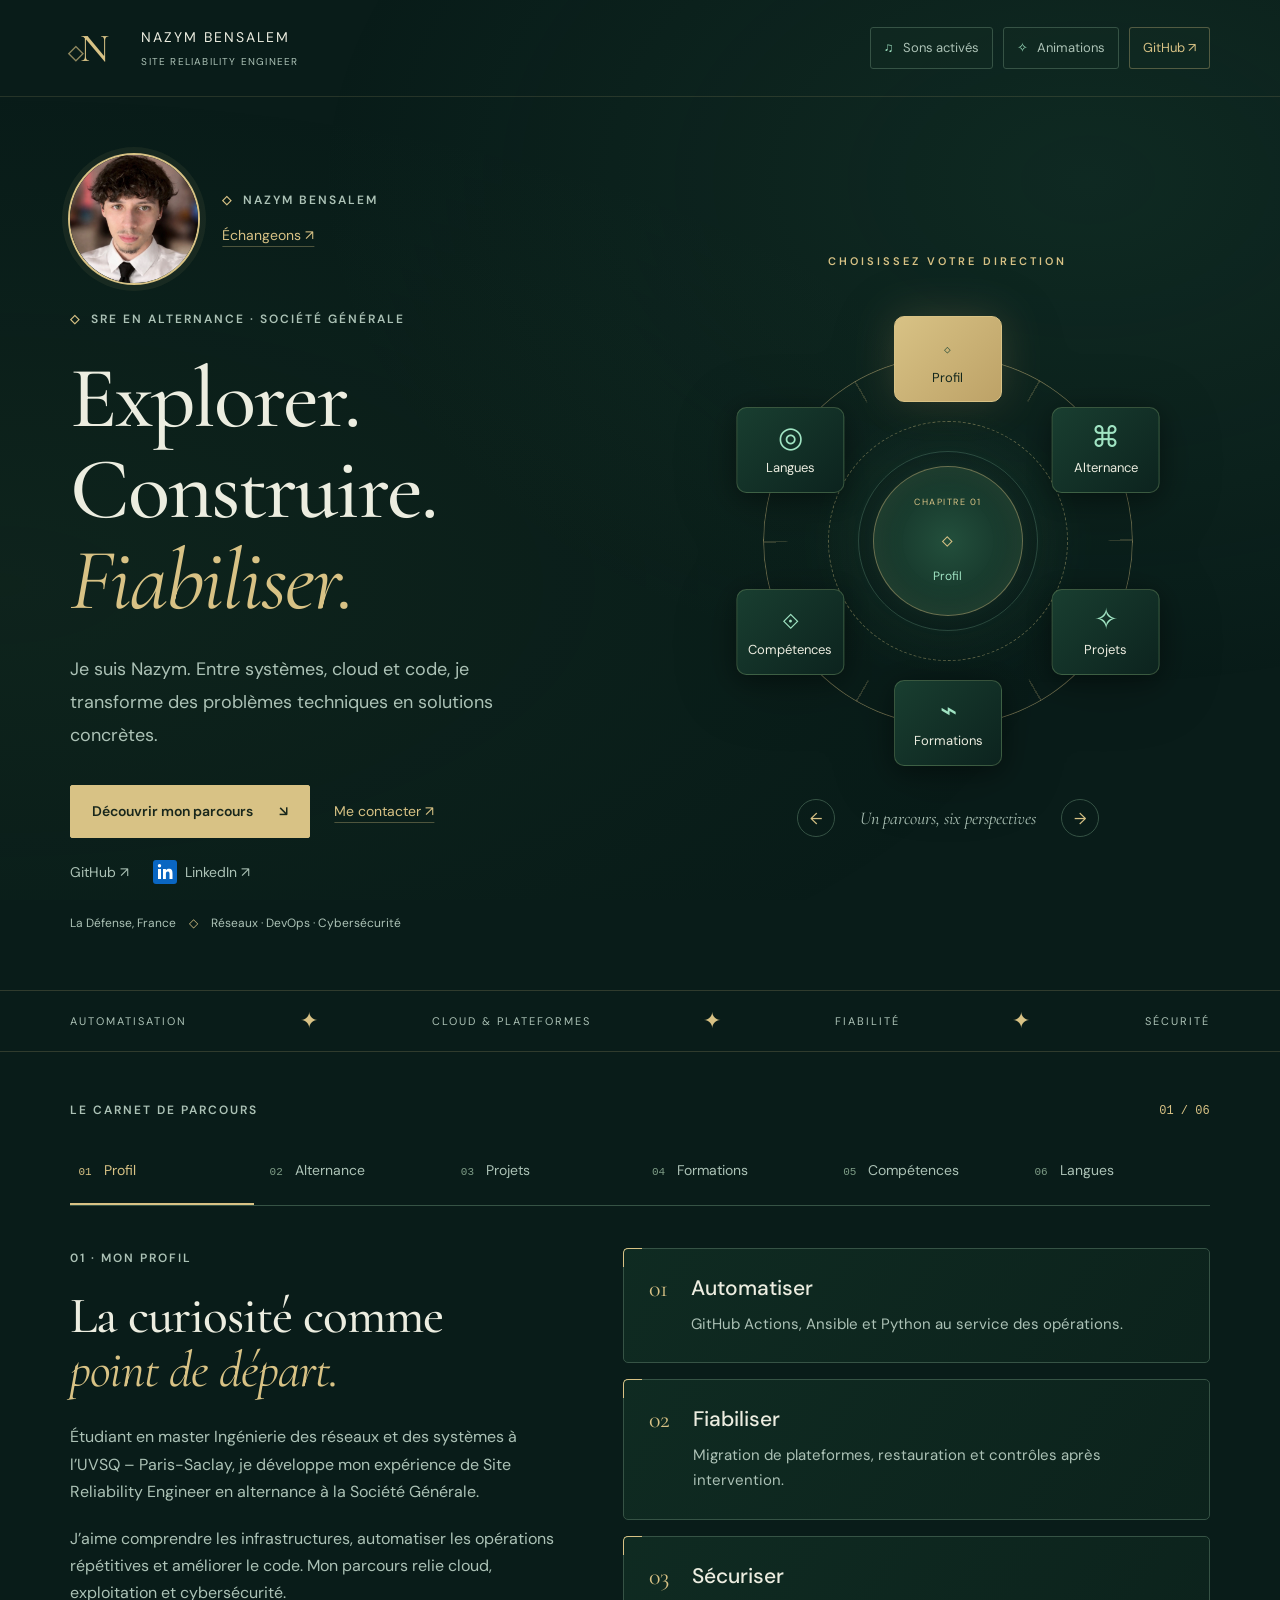
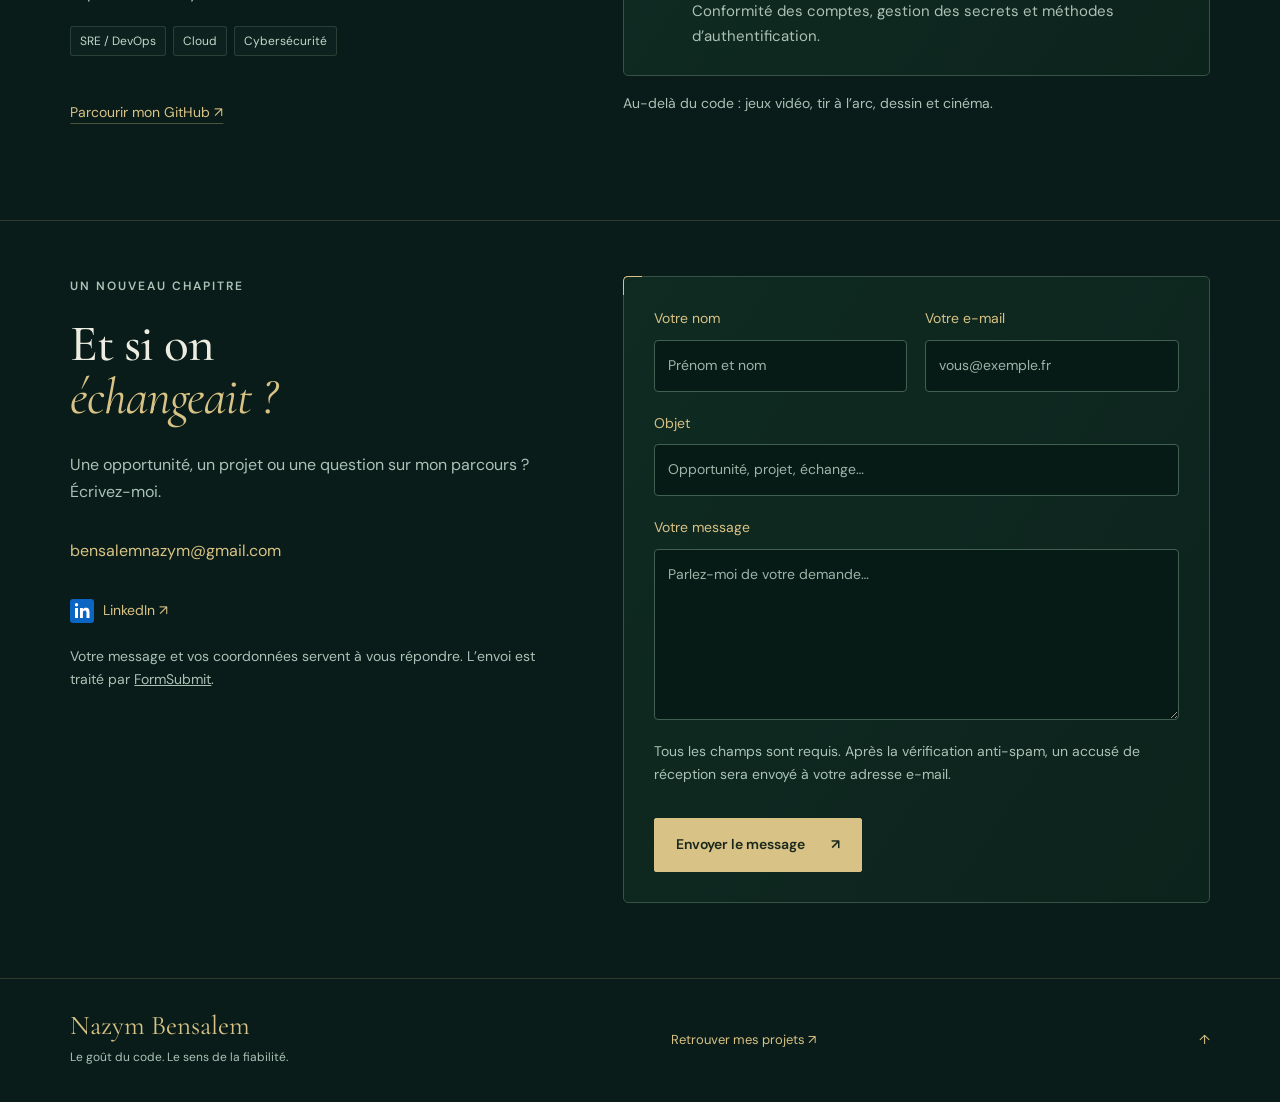
==== commit 5ea8cb95: "Add playable OCaml Flappy, keep game links in projects, simplify Asteroids copy" ====
--- a/index.html
+++ b/index.html
@@ -4,13 +4,13 @@
 <meta charset="UTF-8"><meta name="viewport" content="width=device-width,initial-scale=1"><meta name="theme-color" content="#091c19">
 <title>Nazym Bensalem — SRE · Cloud · DevOps</title><meta name="description" content="Nazym Bensalem, alternant SRE à la Société Générale. Découvrez mes missions, mes projets, mon parcours et mes compétences cloud et DevOps.">
 <link rel="icon" type="image/svg+xml" href="data:image/svg+xml,%3Csvg xmlns='http://www.w3.org/2000/svg' viewBox='0 0 40 40'%3E%3Crect width='40' height='40' rx='8' fill='%23091c19'/%3E%3Cpath d='M20 3L37 20 20 37 3 20Z' stroke='%23d6bf7a' fill='none'/%3E%3Cpath d='M13 27V13l14 14V13' stroke='%239ee6bf' stroke-width='3' fill='none'/%3E%3C/svg%3E">
-<link rel="stylesheet" href="style.css?v=arcade-2"><script defer src="app.js?v=arcade-2"></script>
+<link rel="stylesheet" href="style.css?v=games-3"><script defer src="app.js?v=games-3"></script>
 </head>
 <body>
 <a class="skip" href="#explorer">Aller au contenu</a><div class="ambient" aria-hidden="true"></div>
 <header><a class="brand" href="#accueil" aria-label="Nazym Bensalem, accueil">N<span>◇</span></a><div class="identity">NAZYM BENSALEM<small>SITE RELIABILITY ENGINEER</small></div><div class="header-actions"><button id="sound" class="setting" aria-pressed="true" title="Désactiver les sons">♫ <span>Sons activés</span></button><button id="motion" class="setting" aria-pressed="true" title="Réduire les animations">✧ <span>Animations</span></button><a class="github-link" href="https://github.com/nazym1234" target="_blank" rel="noopener noreferrer">GitHub ↗</a></div></header>
 <main id="accueil">
-<section class="hero"><div class="hero-copy"><div class="portrait-row"><div class="portrait"><img src="assets/nazym.jpeg" alt="Portrait de Nazym Bensalem" width="982" height="946" fetchpriority="high"></div><div><span class="eyebrow">NAZYM BENSALEM</span><a class="text-link contact-shortcut" href="#contact">Échangeons ↗</a></div></div><p class="eyebrow">SRE EN ALTERNANCE · SOCIÉTÉ GÉNÉRALE</p><h1>Explorer.<br>Construire.<br><em>Fiabiliser.</em></h1><p class="intro">Je suis Nazym. Entre systèmes, cloud et code, je transforme des problèmes techniques en solutions concrètes.</p><div class="hero-actions"><a class="primary" href="#explorer">Découvrir mon parcours <span>↘</span></a><a class="text-link" href="#contact">Me contacter ↗</a></div><div class="professional-links"><a href="https://github.com/nazym1234" target="_blank" rel="noopener noreferrer">GitHub ↗</a><a class="social-link" href="https://www.linkedin.com/in/nazym-b-8b23b2335" target="_blank" rel="noopener noreferrer"><svg class="linkedin-icon" xmlns="http://www.w3.org/2000/svg" viewBox="0 0 24 24" aria-hidden="true"><rect width="24" height="24" rx="3" fill="#0A66C2"/><path fill="white" d="M5 9h3v10H5zm1.5-5a1.7 1.7 0 1 0 0 3.4 1.7 1.7 0 0 0 0-3.4M10 9h2.9v1.4c.5-.9 1.5-1.6 3-1.6 3.2 0 3.6 2.1 3.6 4.8V19h-3v-4.8c0-1.2 0-2.7-1.7-2.7s-1.9 1.3-1.9 2.6V19H10z"/></svg> LinkedIn ↗</a></div><a class="arcade-invite" href="asteroids/"><span class="arcade-icon" aria-hidden="true">✦</span><span><small>MON PROJET JOUABLE</small><strong>Asteroids</strong><span>Un jeu d’arcade codé en Rust</span></span><span class="arcade-cta">Jouer <span aria-hidden="true">↗</span></span></a><p class="hero-meta">La Défense, France <span>◇</span> Réseaux · DevOps · Cybersécurité</p></div>
+<section class="hero"><div class="hero-copy"><div class="portrait-row"><div class="portrait"><img src="assets/nazym.jpeg" alt="Portrait de Nazym Bensalem" width="982" height="946" fetchpriority="high"></div><div><span class="eyebrow">NAZYM BENSALEM</span><a class="text-link contact-shortcut" href="#contact">Échangeons ↗</a></div></div><p class="eyebrow">SRE EN ALTERNANCE · SOCIÉTÉ GÉNÉRALE</p><h1>Explorer.<br>Construire.<br><em>Fiabiliser.</em></h1><p class="intro">Je suis Nazym. Entre systèmes, cloud et code, je transforme des problèmes techniques en solutions concrètes.</p><div class="hero-actions"><a class="primary" href="#explorer">Découvrir mon parcours <span>↘</span></a><a class="text-link" href="#contact">Me contacter ↗</a></div><div class="professional-links"><a href="https://github.com/nazym1234" target="_blank" rel="noopener noreferrer">GitHub ↗</a><a class="social-link" href="https://www.linkedin.com/in/nazym-b-8b23b2335" target="_blank" rel="noopener noreferrer"><svg class="linkedin-icon" xmlns="http://www.w3.org/2000/svg" viewBox="0 0 24 24" aria-hidden="true"><rect width="24" height="24" rx="3" fill="#0A66C2"/><path fill="white" d="M5 9h3v10H5zm1.5-5a1.7 1.7 0 1 0 0 3.4 1.7 1.7 0 0 0 0-3.4M10 9h2.9v1.4c.5-.9 1.5-1.6 3-1.6 3.2 0 3.6 2.1 3.6 4.8V19h-3v-4.8c0-1.2 0-2.7-1.7-2.7s-1.9 1.3-1.9 2.6V19H10z"/></svg> LinkedIn ↗</a></div><p class="hero-meta">La Défense, France <span>◇</span> Réseaux · DevOps · Cybersécurité</p></div>
 <div class="compass-side"><p class="eyebrow centered">CHOISISSEZ VOTRE DIRECTION</p><nav class="compass" aria-label="Navigation circulaire du portfolio"><div class="outer-ring" aria-hidden="true"></div><div class="inner-ring" aria-hidden="true"></div><div class="compass-trace" aria-hidden="true"></div><div class="wheel" id="wheel"></div><div class="core"><span id="core-number">CHAPITRE 01</span><strong id="core-symbol">◇</strong><span id="core-label">Profil</span></div></nav><div class="compass-controls"><button id="previous" aria-label="Section précédente">←</button><p>Un parcours, six perspectives</p><button id="next" aria-label="Section suivante">→</button></div></div>
 </section>
 <div class="divider"><span>AUTOMATISATION</span><i>✦</i><span>CLOUD & PLATEFORMES</span><i>✦</i><span>FIABILITÉ</span><i>✦</i><span>SÉCURITÉ</span></div>
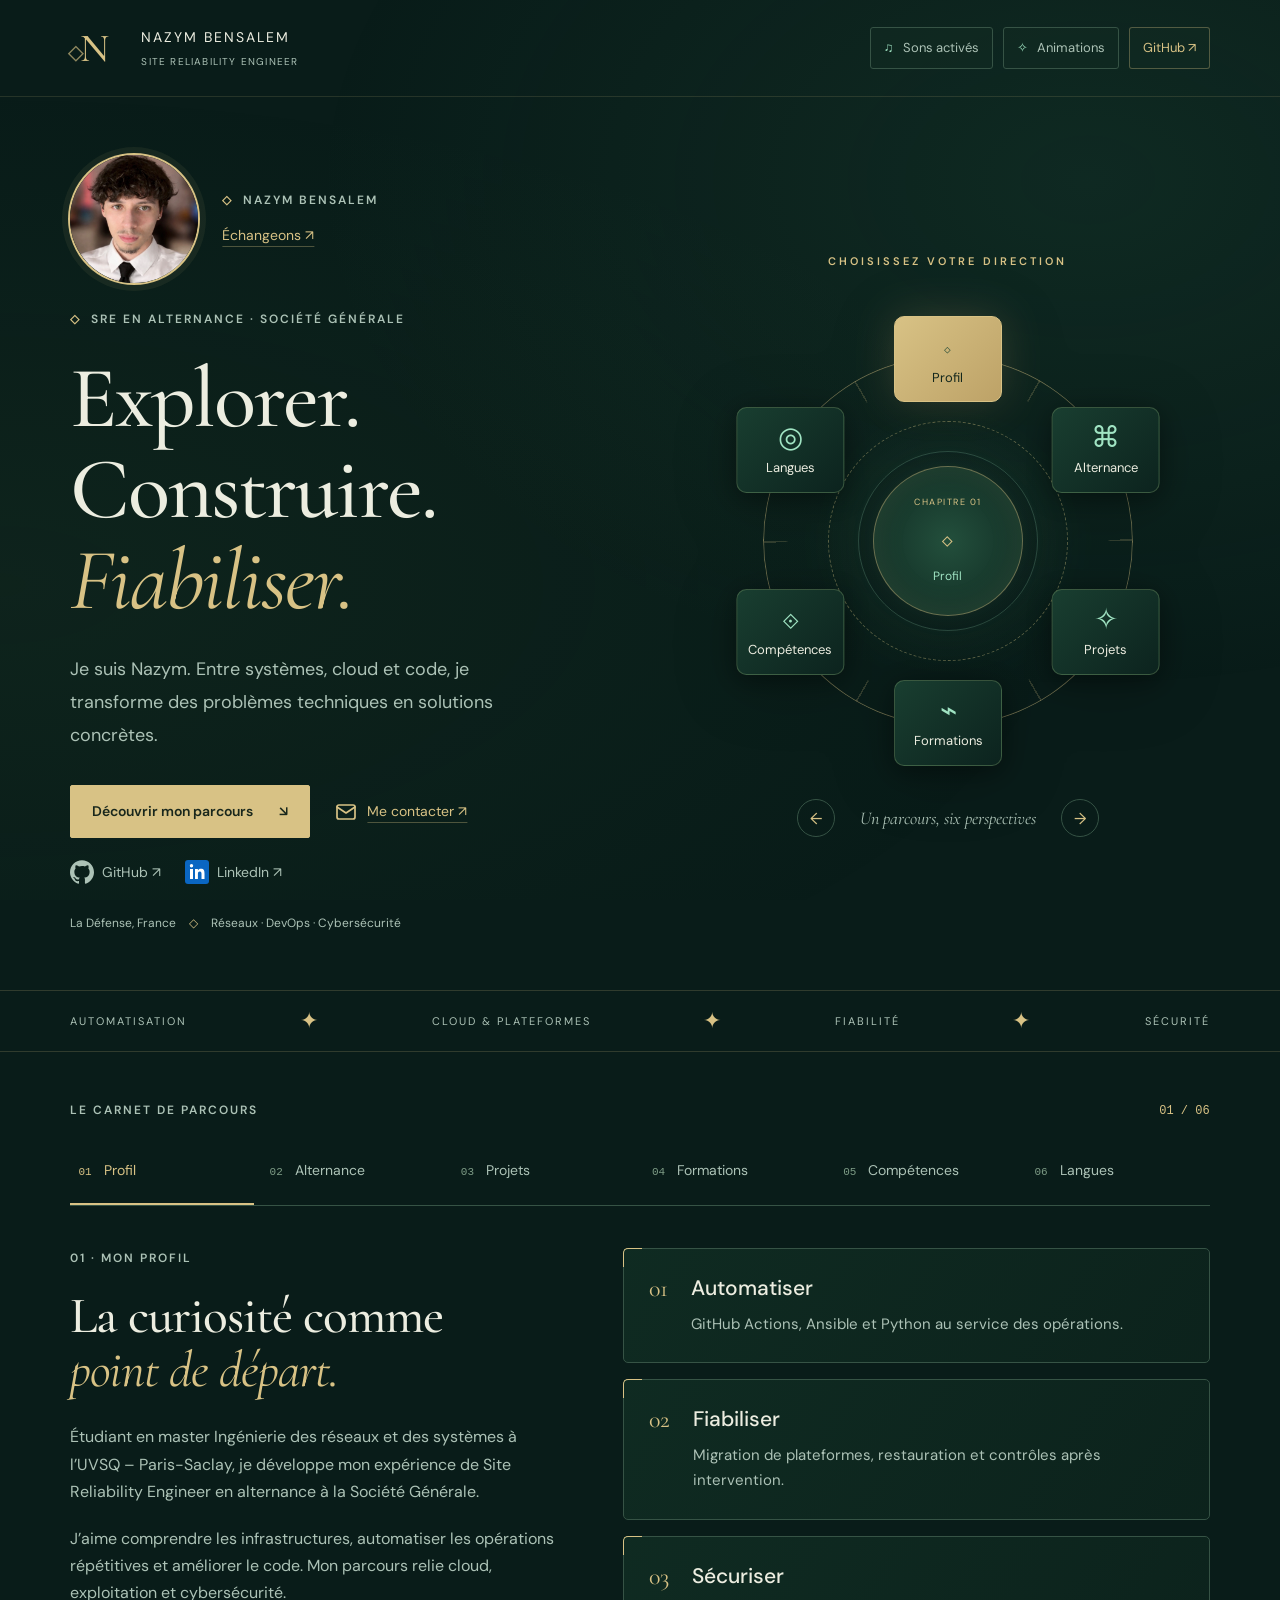
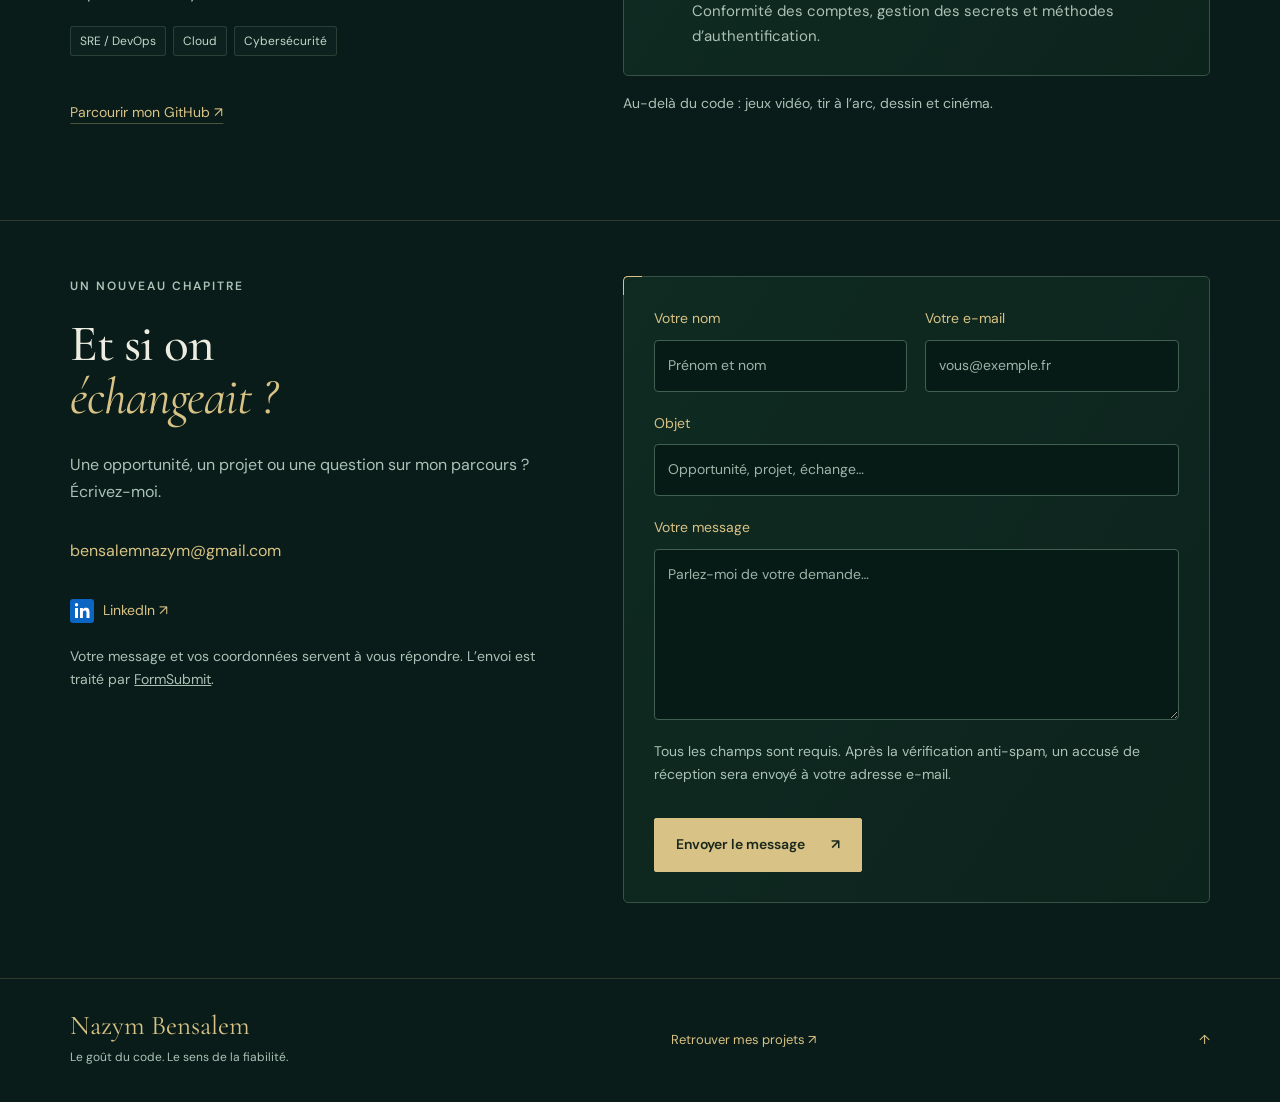
==== commit f33b9aab: "Add GitHub and envelope icons to homepage links" ====
--- a/index.html
+++ b/index.html
@@ -10,7 +10,7 @@
 <a class="skip" href="#explorer">Aller au contenu</a><div class="ambient" aria-hidden="true"></div>
 <header><a class="brand" href="#accueil" aria-label="Nazym Bensalem, accueil">N<span>◇</span></a><div class="identity">NAZYM BENSALEM<small>SITE RELIABILITY ENGINEER</small></div><div class="header-actions"><button id="sound" class="setting" aria-pressed="true" title="Désactiver les sons">♫ <span>Sons activés</span></button><button id="motion" class="setting" aria-pressed="true" title="Réduire les animations">✧ <span>Animations</span></button><a class="github-link" href="https://github.com/nazym1234" target="_blank" rel="noopener noreferrer">GitHub ↗</a></div></header>
 <main id="accueil">
-<section class="hero"><div class="hero-copy"><div class="portrait-row"><div class="portrait"><img src="assets/nazym.jpeg" alt="Portrait de Nazym Bensalem" width="982" height="946" fetchpriority="high"></div><div><span class="eyebrow">NAZYM BENSALEM</span><a class="text-link contact-shortcut" href="#contact">Échangeons ↗</a></div></div><p class="eyebrow">SRE EN ALTERNANCE · SOCIÉTÉ GÉNÉRALE</p><h1>Explorer.<br>Construire.<br><em>Fiabiliser.</em></h1><p class="intro">Je suis Nazym. Entre systèmes, cloud et code, je transforme des problèmes techniques en solutions concrètes.</p><div class="hero-actions"><a class="primary" href="#explorer">Découvrir mon parcours <span>↘</span></a><a class="text-link" href="#contact">Me contacter ↗</a></div><div class="professional-links"><a href="https://github.com/nazym1234" target="_blank" rel="noopener noreferrer">GitHub ↗</a><a class="social-link" href="https://www.linkedin.com/in/nazym-b-8b23b2335" target="_blank" rel="noopener noreferrer"><svg class="linkedin-icon" xmlns="http://www.w3.org/2000/svg" viewBox="0 0 24 24" aria-hidden="true"><rect width="24" height="24" rx="3" fill="#0A66C2"/><path fill="white" d="M5 9h3v10H5zm1.5-5a1.7 1.7 0 1 0 0 3.4 1.7 1.7 0 0 0 0-3.4M10 9h2.9v1.4c.5-.9 1.5-1.6 3-1.6 3.2 0 3.6 2.1 3.6 4.8V19h-3v-4.8c0-1.2 0-2.7-1.7-2.7s-1.9 1.3-1.9 2.6V19H10z"/></svg> LinkedIn ↗</a></div><p class="hero-meta">La Défense, France <span>◇</span> Réseaux · DevOps · Cybersécurité</p></div>
+<section class="hero"><div class="hero-copy"><div class="portrait-row"><div class="portrait"><img src="assets/nazym.jpeg" alt="Portrait de Nazym Bensalem" width="982" height="946" fetchpriority="high"></div><div><span class="eyebrow">NAZYM BENSALEM</span><a class="text-link contact-shortcut" href="#contact">Échangeons ↗</a></div></div><p class="eyebrow">SRE EN ALTERNANCE · SOCIÉTÉ GÉNÉRALE</p><h1>Explorer.<br>Construire.<br><em>Fiabiliser.</em></h1><p class="intro">Je suis Nazym. Entre systèmes, cloud et code, je transforme des problèmes techniques en solutions concrètes.</p><div class="hero-actions"><a class="primary" href="#explorer">Découvrir mon parcours <span>↘</span></a><a class="text-link" href="#contact" style="display:inline-flex;align-items:center;gap:9px"><svg xmlns="http://www.w3.org/2000/svg" width="24" height="24" viewBox="0 0 24 24" fill="none" stroke="currentColor" stroke-width="1.7" stroke-linecap="round" stroke-linejoin="round" aria-hidden="true" focusable="false" style="flex-shrink:0"><rect x="3" y="5" width="18" height="14" rx="2"/><path d="m3 7 9 6 9-6"/></svg><span>Me contacter ↗</span></a></div><div class="professional-links"><a href="https://github.com/nazym1234" target="_blank" rel="noopener noreferrer"><svg xmlns="http://www.w3.org/2000/svg" width="24" height="24" viewBox="0 0 24 24" fill="currentColor" aria-hidden="true" focusable="false" style="flex-shrink:0"><path d="M12 .297C5.37.297 0 5.67 0 12.297c0 5.303 3.438 9.8 8.205 11.385.6.113.82-.258.82-.577 0-.285-.01-1.04-.015-2.04-3.338.724-4.043-1.61-4.043-1.61-.546-1.387-1.333-1.756-1.333-1.756-1.09-.745.083-.729.083-.729 1.205.084 1.838 1.237 1.838 1.237 1.07 1.835 2.807 1.305 3.492.998.108-.776.418-1.305.762-1.605-2.665-.3-5.466-1.332-5.466-5.93 0-1.31.465-2.38 1.235-3.22-.135-.303-.54-1.523.105-3.176 0 0 1.005-.322 3.3 1.23a11.5 11.5 0 0 1 3-.404c1.02.005 2.045.138 3 .404 2.28-1.552 3.285-1.23 3.285-1.23.645 1.653.24 2.873.12 3.176.765.84 1.23 1.91 1.23 3.22 0 4.61-2.805 5.625-5.475 5.92.42.36.81 1.096.81 2.22 0 1.606-.015 2.896-.015 3.286 0 .315.21.69.825.57C20.565 22.092 24 17.592 24 12.297c0-6.627-5.373-12-12-12"/></svg><span>GitHub ↗</span></a><a class="social-link" href="https://www.linkedin.com/in/nazym-b-8b23b2335" target="_blank" rel="noopener noreferrer"><svg class="linkedin-icon" xmlns="http://www.w3.org/2000/svg" viewBox="0 0 24 24" aria-hidden="true"><rect width="24" height="24" rx="3" fill="#0A66C2"/><path fill="white" d="M5 9h3v10H5zm1.5-5a1.7 1.7 0 1 0 0 3.4 1.7 1.7 0 0 0 0-3.4M10 9h2.9v1.4c.5-.9 1.5-1.6 3-1.6 3.2 0 3.6 2.1 3.6 4.8V19h-3v-4.8c0-1.2 0-2.7-1.7-2.7s-1.9 1.3-1.9 2.6V19H10z"/></svg> LinkedIn ↗</a></div><p class="hero-meta">La Défense, France <span>◇</span> Réseaux · DevOps · Cybersécurité</p></div>
 <div class="compass-side"><p class="eyebrow centered">CHOISISSEZ VOTRE DIRECTION</p><nav class="compass" aria-label="Navigation circulaire du portfolio"><div class="outer-ring" aria-hidden="true"></div><div class="inner-ring" aria-hidden="true"></div><div class="compass-trace" aria-hidden="true"></div><div class="wheel" id="wheel"></div><div class="core"><span id="core-number">CHAPITRE 01</span><strong id="core-symbol">◇</strong><span id="core-label">Profil</span></div></nav><div class="compass-controls"><button id="previous" aria-label="Section précédente">←</button><p>Un parcours, six perspectives</p><button id="next" aria-label="Section suivante">→</button></div></div>
 </section>
 <div class="divider"><span>AUTOMATISATION</span><i>✦</i><span>CLOUD & PLATEFORMES</span><i>✦</i><span>FIABILITÉ</span><i>✦</i><span>SÉCURITÉ</span></div>
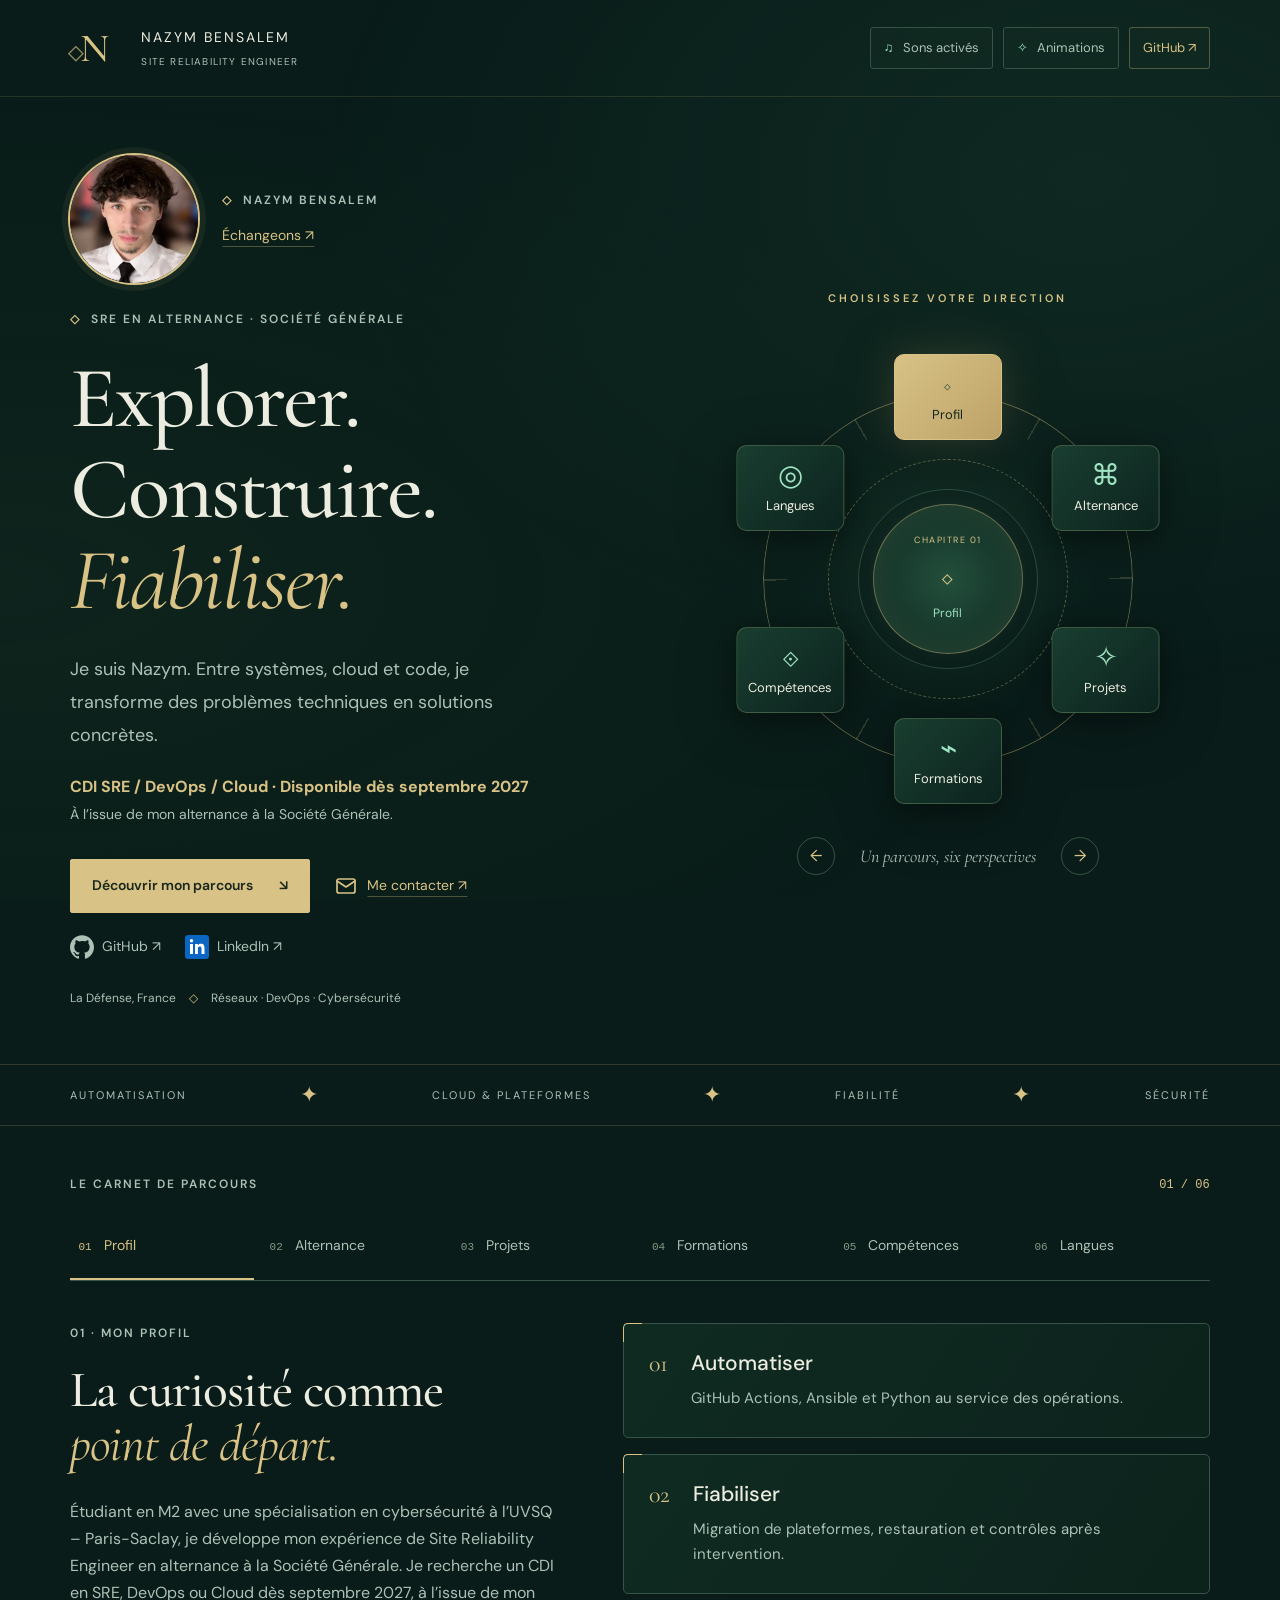
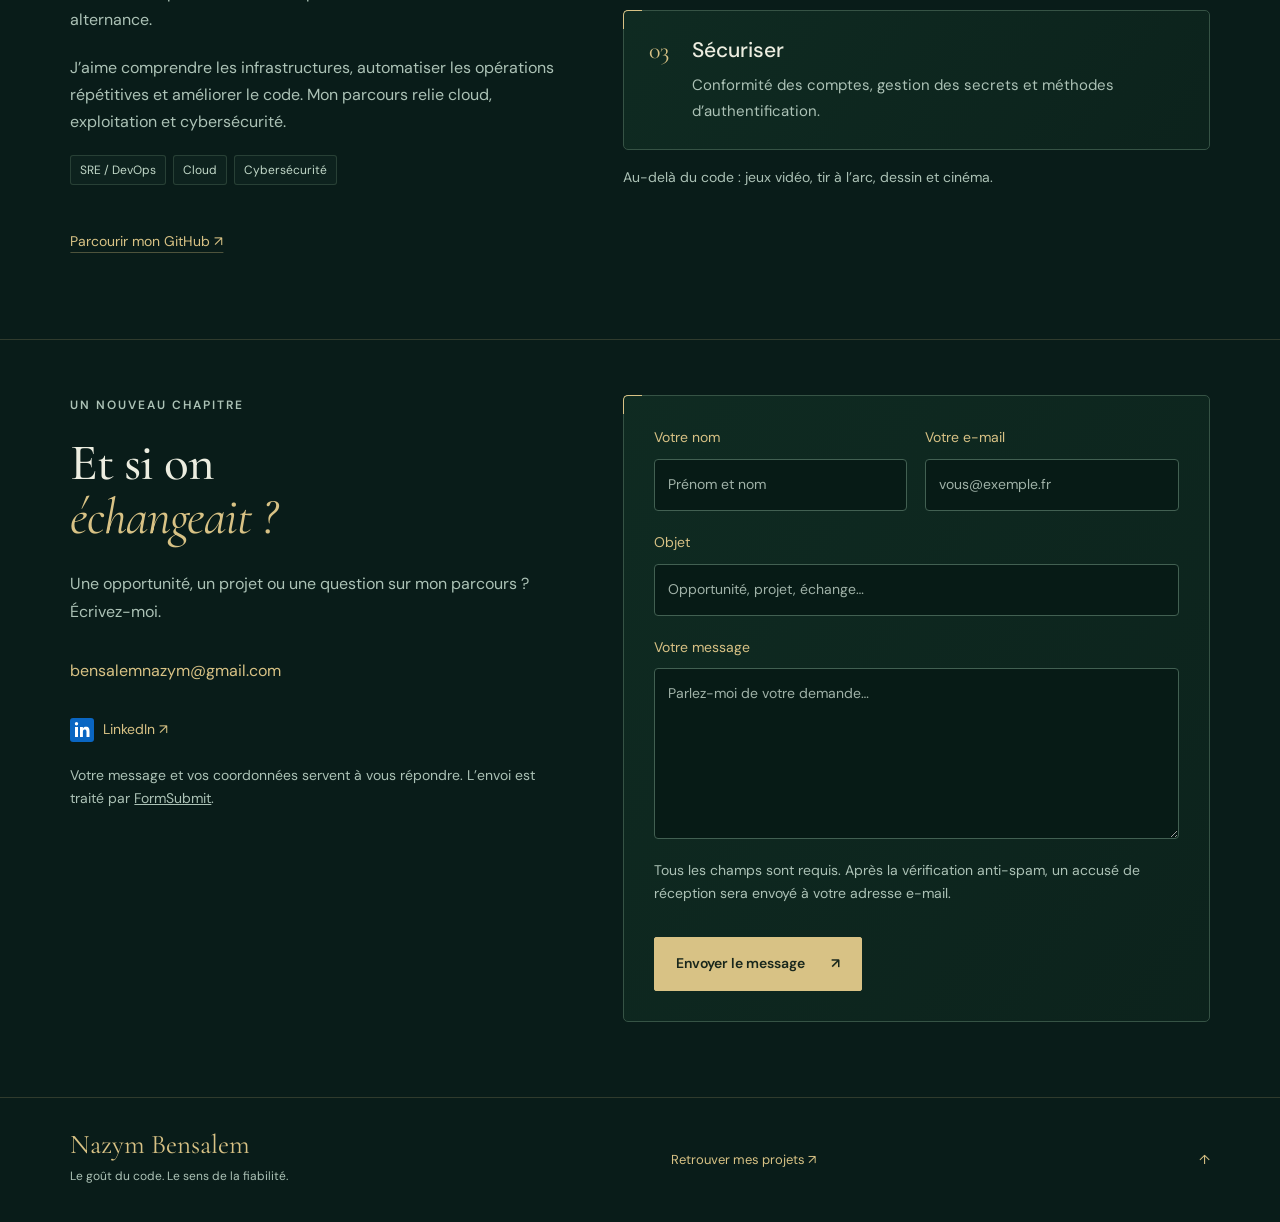
==== commit 561c219a: "Clarify September 2027 permanent role target and current M2 status" ====
--- a/index.html
+++ b/index.html
@@ -4,13 +4,13 @@
 <meta charset="UTF-8"><meta name="viewport" content="width=device-width,initial-scale=1"><meta name="theme-color" content="#091c19">
 <title>Nazym Bensalem — SRE · Cloud · DevOps</title><meta name="description" content="Nazym Bensalem, alternant SRE à la Société Générale. Découvrez mes missions, mes projets, mon parcours et mes compétences cloud et DevOps.">
 <link rel="icon" type="image/svg+xml" href="data:image/svg+xml,%3Csvg xmlns='http://www.w3.org/2000/svg' viewBox='0 0 40 40'%3E%3Crect width='40' height='40' rx='8' fill='%23091c19'/%3E%3Cpath d='M20 3L37 20 20 37 3 20Z' stroke='%23d6bf7a' fill='none'/%3E%3Cpath d='M13 27V13l14 14V13' stroke='%239ee6bf' stroke-width='3' fill='none'/%3E%3C/svg%3E">
-<link rel="stylesheet" href="style.css?v=games-3"><script defer src="app.js?v=games-3"></script>
+<link rel="stylesheet" href="style.css?v=career-2027"><script defer src="app.js?v=career-2027"></script>
 </head>
 <body>
 <a class="skip" href="#explorer">Aller au contenu</a><div class="ambient" aria-hidden="true"></div>
 <header><a class="brand" href="#accueil" aria-label="Nazym Bensalem, accueil">N<span>◇</span></a><div class="identity">NAZYM BENSALEM<small>SITE RELIABILITY ENGINEER</small></div><div class="header-actions"><button id="sound" class="setting" aria-pressed="true" title="Désactiver les sons">♫ <span>Sons activés</span></button><button id="motion" class="setting" aria-pressed="true" title="Réduire les animations">✧ <span>Animations</span></button><a class="github-link" href="https://github.com/nazym1234" target="_blank" rel="noopener noreferrer">GitHub ↗</a></div></header>
 <main id="accueil">
-<section class="hero"><div class="hero-copy"><div class="portrait-row"><div class="portrait"><img src="assets/nazym.jpeg" alt="Portrait de Nazym Bensalem" width="982" height="946" fetchpriority="high"></div><div><span class="eyebrow">NAZYM BENSALEM</span><a class="text-link contact-shortcut" href="#contact">Échangeons ↗</a></div></div><p class="eyebrow">SRE EN ALTERNANCE · SOCIÉTÉ GÉNÉRALE</p><h1>Explorer.<br>Construire.<br><em>Fiabiliser.</em></h1><p class="intro">Je suis Nazym. Entre systèmes, cloud et code, je transforme des problèmes techniques en solutions concrètes.</p><div class="hero-actions"><a class="primary" href="#explorer">Découvrir mon parcours <span>↘</span></a><a class="text-link" href="#contact" style="display:inline-flex;align-items:center;gap:9px"><svg xmlns="http://www.w3.org/2000/svg" width="24" height="24" viewBox="0 0 24 24" fill="none" stroke="currentColor" stroke-width="1.7" stroke-linecap="round" stroke-linejoin="round" aria-hidden="true" focusable="false" style="flex-shrink:0"><rect x="3" y="5" width="18" height="14" rx="2"/><path d="m3 7 9 6 9-6"/></svg><span>Me contacter ↗</span></a></div><div class="professional-links"><a href="https://github.com/nazym1234" target="_blank" rel="noopener noreferrer"><svg xmlns="http://www.w3.org/2000/svg" width="24" height="24" viewBox="0 0 24 24" fill="currentColor" aria-hidden="true" focusable="false" style="flex-shrink:0"><path d="M12 .297C5.37.297 0 5.67 0 12.297c0 5.303 3.438 9.8 8.205 11.385.6.113.82-.258.82-.577 0-.285-.01-1.04-.015-2.04-3.338.724-4.043-1.61-4.043-1.61-.546-1.387-1.333-1.756-1.333-1.756-1.09-.745.083-.729.083-.729 1.205.084 1.838 1.237 1.838 1.237 1.07 1.835 2.807 1.305 3.492.998.108-.776.418-1.305.762-1.605-2.665-.3-5.466-1.332-5.466-5.93 0-1.31.465-2.38 1.235-3.22-.135-.303-.54-1.523.105-3.176 0 0 1.005-.322 3.3 1.23a11.5 11.5 0 0 1 3-.404c1.02.005 2.045.138 3 .404 2.28-1.552 3.285-1.23 3.285-1.23.645 1.653.24 2.873.12 3.176.765.84 1.23 1.91 1.23 3.22 0 4.61-2.805 5.625-5.475 5.92.42.36.81 1.096.81 2.22 0 1.606-.015 2.896-.015 3.286 0 .315.21.69.825.57C20.565 22.092 24 17.592 24 12.297c0-6.627-5.373-12-12-12"/></svg><span>GitHub ↗</span></a><a class="social-link" href="https://www.linkedin.com/in/nazym-b-8b23b2335" target="_blank" rel="noopener noreferrer"><svg class="linkedin-icon" xmlns="http://www.w3.org/2000/svg" viewBox="0 0 24 24" aria-hidden="true"><rect width="24" height="24" rx="3" fill="#0A66C2"/><path fill="white" d="M5 9h3v10H5zm1.5-5a1.7 1.7 0 1 0 0 3.4 1.7 1.7 0 0 0 0-3.4M10 9h2.9v1.4c.5-.9 1.5-1.6 3-1.6 3.2 0 3.6 2.1 3.6 4.8V19h-3v-4.8c0-1.2 0-2.7-1.7-2.7s-1.9 1.3-1.9 2.6V19H10z"/></svg> LinkedIn ↗</a></div><p class="hero-meta">La Défense, France <span>◇</span> Réseaux · DevOps · Cybersécurité</p></div>
+<section class="hero"><div class="hero-copy"><div class="portrait-row"><div class="portrait"><img src="assets/nazym.jpeg" alt="Portrait de Nazym Bensalem" width="982" height="946" fetchpriority="high"></div><div><span class="eyebrow">NAZYM BENSALEM</span><a class="text-link contact-shortcut" href="#contact">Échangeons ↗</a></div></div><p class="eyebrow">SRE EN ALTERNANCE · SOCIÉTÉ GÉNÉRALE</p><h1>Explorer.<br>Construire.<br><em>Fiabiliser.</em></h1><p class="intro">Je suis Nazym. Entre systèmes, cloud et code, je transforme des problèmes techniques en solutions concrètes.</p><p class="gold"><strong>CDI SRE / DevOps / Cloud · Disponible dès septembre 2027</strong><br><span class="small-note">À l’issue de mon alternance à la Société Générale.</span></p><div class="hero-actions"><a class="primary" href="#explorer">Découvrir mon parcours <span>↘</span></a><a class="text-link" href="#contact" style="display:inline-flex;align-items:center;gap:9px"><svg xmlns="http://www.w3.org/2000/svg" width="24" height="24" viewBox="0 0 24 24" fill="none" stroke="currentColor" stroke-width="1.7" stroke-linecap="round" stroke-linejoin="round" aria-hidden="true" focusable="false" style="flex-shrink:0"><rect x="3" y="5" width="18" height="14" rx="2"/><path d="m3 7 9 6 9-6"/></svg><span>Me contacter ↗</span></a></div><div class="professional-links"><a href="https://github.com/nazym1234" target="_blank" rel="noopener noreferrer"><svg xmlns="http://www.w3.org/2000/svg" width="24" height="24" viewBox="0 0 24 24" fill="currentColor" aria-hidden="true" focusable="false" style="flex-shrink:0"><path d="M12 .297C5.37.297 0 5.67 0 12.297c0 5.303 3.438 9.8 8.205 11.385.6.113.82-.258.82-.577 0-.285-.01-1.04-.015-2.04-3.338.724-4.043-1.61-4.043-1.61-.546-1.387-1.333-1.756-1.333-1.756-1.09-.745.083-.729.083-.729 1.205.084 1.838 1.237 1.838 1.237 1.07 1.835 2.807 1.305 3.492.998.108-.776.418-1.305.762-1.605-2.665-.3-5.466-1.332-5.466-5.93 0-1.31.465-2.38 1.235-3.22-.135-.303-.54-1.523.105-3.176 0 0 1.005-.322 3.3 1.23a11.5 11.5 0 0 1 3-.404c1.02.005 2.045.138 3 .404 2.28-1.552 3.285-1.23 3.285-1.23.645 1.653.24 2.873.12 3.176.765.84 1.23 1.91 1.23 3.22 0 4.61-2.805 5.625-5.475 5.92.42.36.81 1.096.81 2.22 0 1.606-.015 2.896-.015 3.286 0 .315.21.69.825.57C20.565 22.092 24 17.592 24 12.297c0-6.627-5.373-12-12-12"/></svg><span>GitHub ↗</span></a><a class="social-link" href="https://www.linkedin.com/in/nazym-b-8b23b2335" target="_blank" rel="noopener noreferrer"><svg class="linkedin-icon" xmlns="http://www.w3.org/2000/svg" viewBox="0 0 24 24" aria-hidden="true"><rect width="24" height="24" rx="3" fill="#0A66C2"/><path fill="white" d="M5 9h3v10H5zm1.5-5a1.7 1.7 0 1 0 0 3.4 1.7 1.7 0 0 0 0-3.4M10 9h2.9v1.4c.5-.9 1.5-1.6 3-1.6 3.2 0 3.6 2.1 3.6 4.8V19h-3v-4.8c0-1.2 0-2.7-1.7-2.7s-1.9 1.3-1.9 2.6V19H10z"/></svg> LinkedIn ↗</a></div><p class="hero-meta">La Défense, France <span>◇</span> Réseaux · DevOps · Cybersécurité</p></div>
 <div class="compass-side"><p class="eyebrow centered">CHOISISSEZ VOTRE DIRECTION</p><nav class="compass" aria-label="Navigation circulaire du portfolio"><div class="outer-ring" aria-hidden="true"></div><div class="inner-ring" aria-hidden="true"></div><div class="compass-trace" aria-hidden="true"></div><div class="wheel" id="wheel"></div><div class="core"><span id="core-number">CHAPITRE 01</span><strong id="core-symbol">◇</strong><span id="core-label">Profil</span></div></nav><div class="compass-controls"><button id="previous" aria-label="Section précédente">←</button><p>Un parcours, six perspectives</p><button id="next" aria-label="Section suivante">→</button></div></div>
 </section>
 <div class="divider"><span>AUTOMATISATION</span><i>✦</i><span>CLOUD & PLATEFORMES</span><i>✦</i><span>FIABILITÉ</span><i>✦</i><span>SÉCURITÉ</span></div>
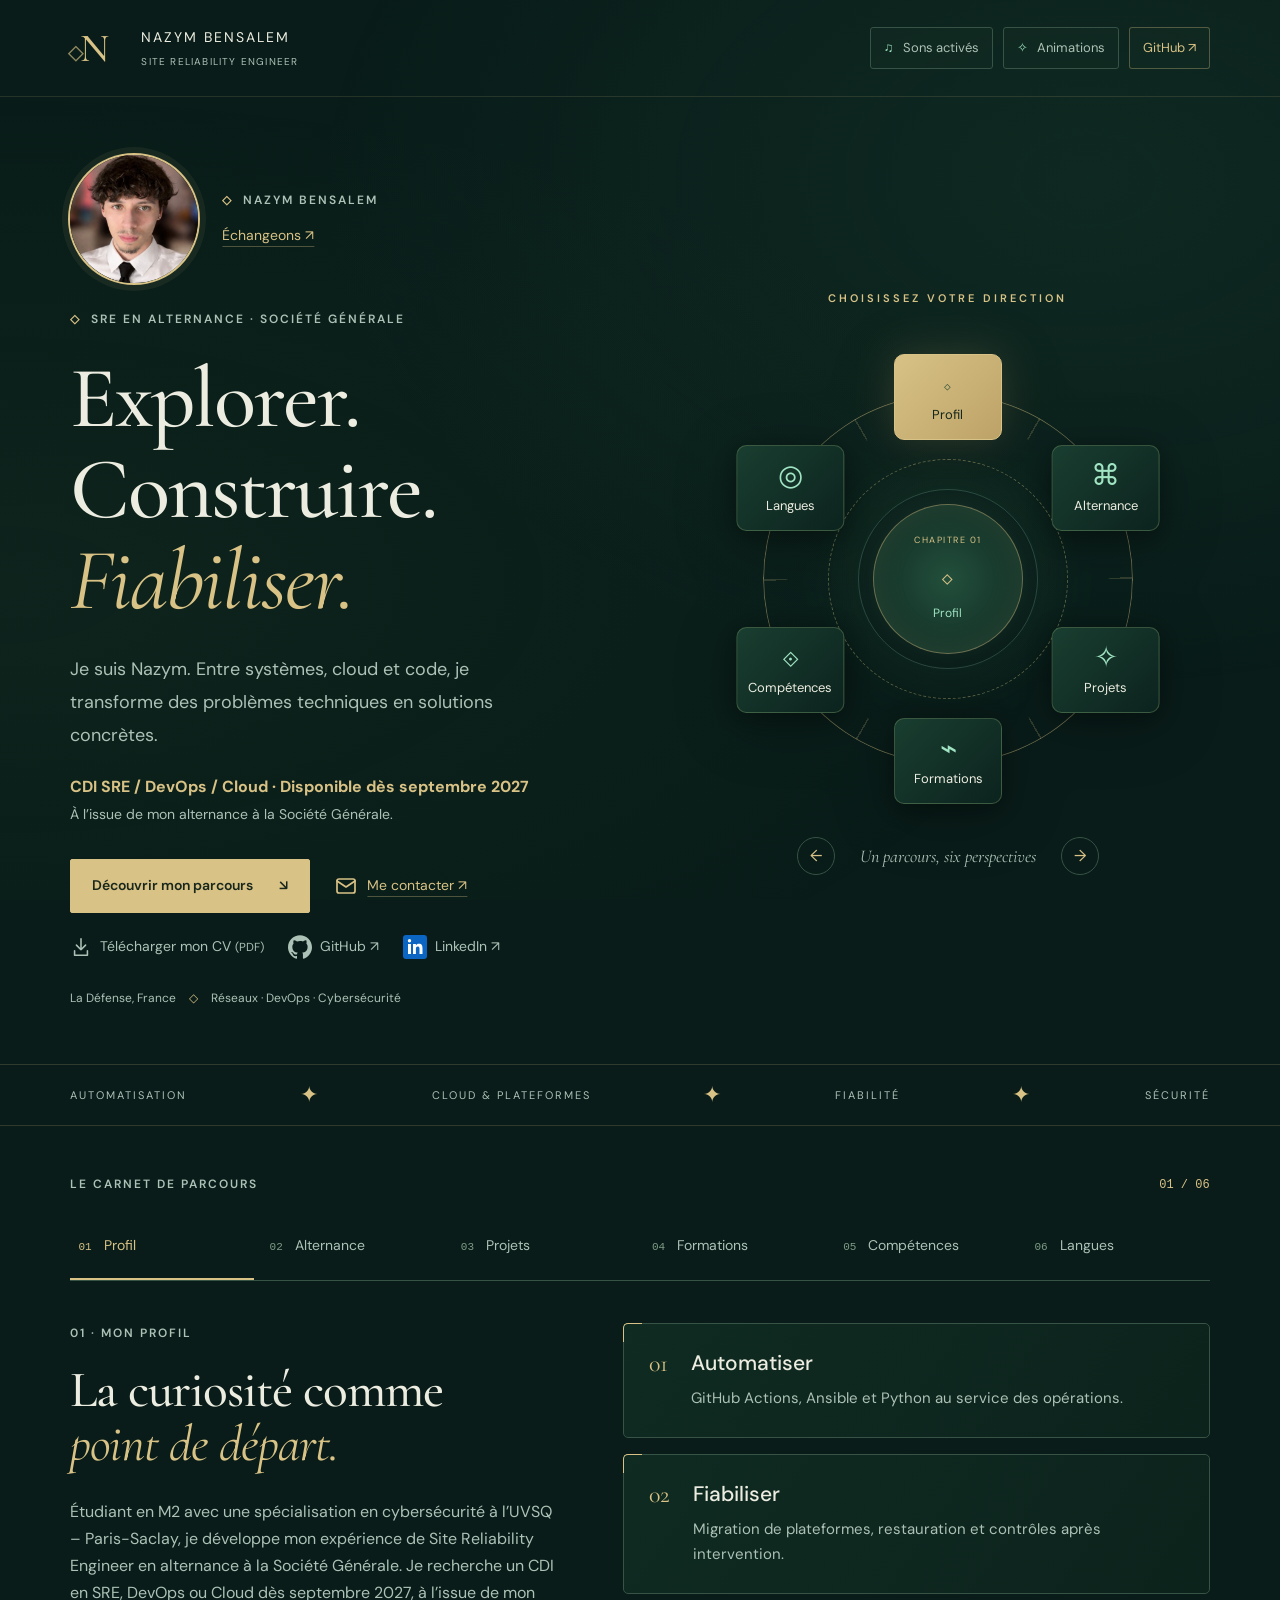
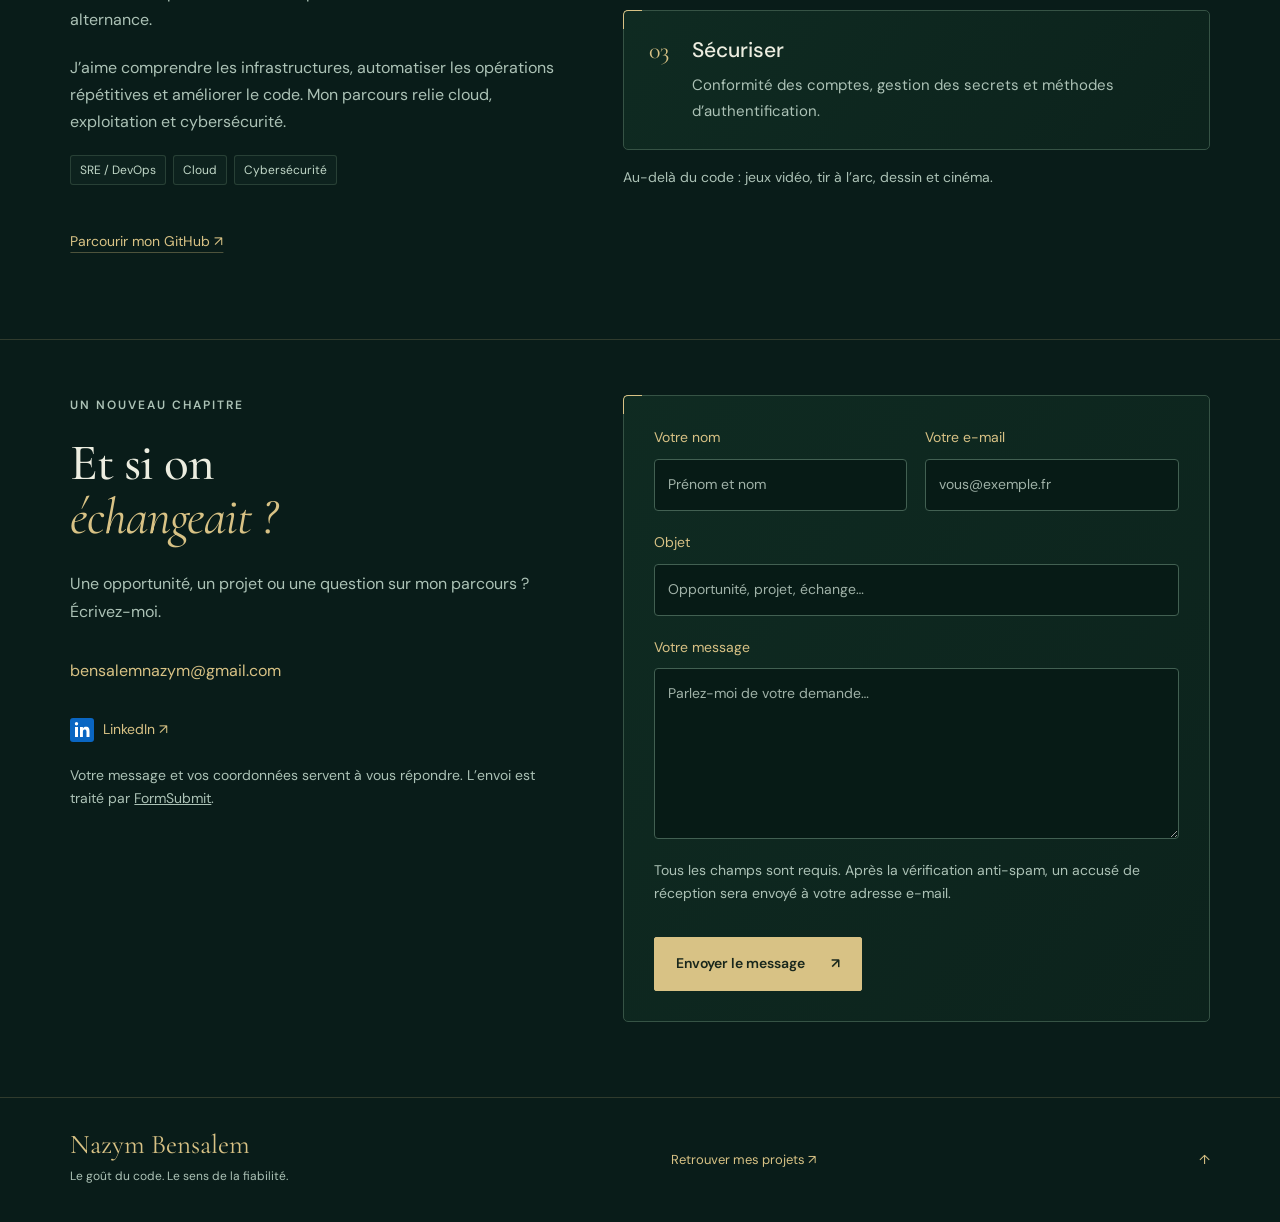
==== commit aec222c7: "Add Nazym's updated CV PDF and visible download link" ====
--- a/index.html
+++ b/index.html
@@ -10,7 +10,7 @@
 <a class="skip" href="#explorer">Aller au contenu</a><div class="ambient" aria-hidden="true"></div>
 <header><a class="brand" href="#accueil" aria-label="Nazym Bensalem, accueil">N<span>◇</span></a><div class="identity">NAZYM BENSALEM<small>SITE RELIABILITY ENGINEER</small></div><div class="header-actions"><button id="sound" class="setting" aria-pressed="true" title="Désactiver les sons">♫ <span>Sons activés</span></button><button id="motion" class="setting" aria-pressed="true" title="Réduire les animations">✧ <span>Animations</span></button><a class="github-link" href="https://github.com/nazym1234" target="_blank" rel="noopener noreferrer">GitHub ↗</a></div></header>
 <main id="accueil">
-<section class="hero"><div class="hero-copy"><div class="portrait-row"><div class="portrait"><img src="assets/nazym.jpeg" alt="Portrait de Nazym Bensalem" width="982" height="946" fetchpriority="high"></div><div><span class="eyebrow">NAZYM BENSALEM</span><a class="text-link contact-shortcut" href="#contact">Échangeons ↗</a></div></div><p class="eyebrow">SRE EN ALTERNANCE · SOCIÉTÉ GÉNÉRALE</p><h1>Explorer.<br>Construire.<br><em>Fiabiliser.</em></h1><p class="intro">Je suis Nazym. Entre systèmes, cloud et code, je transforme des problèmes techniques en solutions concrètes.</p><p class="gold"><strong>CDI SRE / DevOps / Cloud · Disponible dès septembre 2027</strong><br><span class="small-note">À l’issue de mon alternance à la Société Générale.</span></p><div class="hero-actions"><a class="primary" href="#explorer">Découvrir mon parcours <span>↘</span></a><a class="text-link" href="#contact" style="display:inline-flex;align-items:center;gap:9px"><svg xmlns="http://www.w3.org/2000/svg" width="24" height="24" viewBox="0 0 24 24" fill="none" stroke="currentColor" stroke-width="1.7" stroke-linecap="round" stroke-linejoin="round" aria-hidden="true" focusable="false" style="flex-shrink:0"><rect x="3" y="5" width="18" height="14" rx="2"/><path d="m3 7 9 6 9-6"/></svg><span>Me contacter ↗</span></a></div><div class="professional-links"><a href="https://github.com/nazym1234" target="_blank" rel="noopener noreferrer"><svg xmlns="http://www.w3.org/2000/svg" width="24" height="24" viewBox="0 0 24 24" fill="currentColor" aria-hidden="true" focusable="false" style="flex-shrink:0"><path d="M12 .297C5.37.297 0 5.67 0 12.297c0 5.303 3.438 9.8 8.205 11.385.6.113.82-.258.82-.577 0-.285-.01-1.04-.015-2.04-3.338.724-4.043-1.61-4.043-1.61-.546-1.387-1.333-1.756-1.333-1.756-1.09-.745.083-.729.083-.729 1.205.084 1.838 1.237 1.838 1.237 1.07 1.835 2.807 1.305 3.492.998.108-.776.418-1.305.762-1.605-2.665-.3-5.466-1.332-5.466-5.93 0-1.31.465-2.38 1.235-3.22-.135-.303-.54-1.523.105-3.176 0 0 1.005-.322 3.3 1.23a11.5 11.5 0 0 1 3-.404c1.02.005 2.045.138 3 .404 2.28-1.552 3.285-1.23 3.285-1.23.645 1.653.24 2.873.12 3.176.765.84 1.23 1.91 1.23 3.22 0 4.61-2.805 5.625-5.475 5.92.42.36.81 1.096.81 2.22 0 1.606-.015 2.896-.015 3.286 0 .315.21.69.825.57C20.565 22.092 24 17.592 24 12.297c0-6.627-5.373-12-12-12"/></svg><span>GitHub ↗</span></a><a class="social-link" href="https://www.linkedin.com/in/nazym-b-8b23b2335" target="_blank" rel="noopener noreferrer"><svg class="linkedin-icon" xmlns="http://www.w3.org/2000/svg" viewBox="0 0 24 24" aria-hidden="true"><rect width="24" height="24" rx="3" fill="#0A66C2"/><path fill="white" d="M5 9h3v10H5zm1.5-5a1.7 1.7 0 1 0 0 3.4 1.7 1.7 0 0 0 0-3.4M10 9h2.9v1.4c.5-.9 1.5-1.6 3-1.6 3.2 0 3.6 2.1 3.6 4.8V19h-3v-4.8c0-1.2 0-2.7-1.7-2.7s-1.9 1.3-1.9 2.6V19H10z"/></svg> LinkedIn ↗</a></div><p class="hero-meta">La Défense, France <span>◇</span> Réseaux · DevOps · Cybersécurité</p></div>
+<section class="hero"><div class="hero-copy"><div class="portrait-row"><div class="portrait"><img src="assets/nazym.jpeg" alt="Portrait de Nazym Bensalem" width="982" height="946" fetchpriority="high"></div><div><span class="eyebrow">NAZYM BENSALEM</span><a class="text-link contact-shortcut" href="#contact">Échangeons ↗</a></div></div><p class="eyebrow">SRE EN ALTERNANCE · SOCIÉTÉ GÉNÉRALE</p><h1>Explorer.<br>Construire.<br><em>Fiabiliser.</em></h1><p class="intro">Je suis Nazym. Entre systèmes, cloud et code, je transforme des problèmes techniques en solutions concrètes.</p><p class="gold"><strong>CDI SRE / DevOps / Cloud · Disponible dès septembre 2027</strong><br><span class="small-note">À l’issue de mon alternance à la Société Générale.</span></p><div class="hero-actions"><a class="primary" href="#explorer">Découvrir mon parcours <span>↘</span></a><a class="text-link" href="#contact" style="display:inline-flex;align-items:center;gap:9px"><svg xmlns="http://www.w3.org/2000/svg" width="24" height="24" viewBox="0 0 24 24" fill="none" stroke="currentColor" stroke-width="1.7" stroke-linecap="round" stroke-linejoin="round" aria-hidden="true" focusable="false" style="flex-shrink:0"><rect x="3" y="5" width="18" height="14" rx="2"/><path d="m3 7 9 6 9-6"/></svg><span>Me contacter ↗</span></a></div><div class="professional-links"><a class="social-link" href="assets/CV-Nazym-Bensalem.pdf" download="CV-Nazym-Bensalem.pdf" type="application/pdf"><svg width="22" height="22" viewBox="0 0 24 24" fill="none" stroke="currentColor" stroke-width="1.7" stroke-linecap="round" stroke-linejoin="round" aria-hidden="true"><path d="M12 3v12m-5-5 5 5 5-5M5 16v5h14v-5"/></svg><span>Télécharger mon CV <small>(PDF)</small></span></a><a href="https://github.com/nazym1234" target="_blank" rel="noopener noreferrer"><svg xmlns="http://www.w3.org/2000/svg" width="24" height="24" viewBox="0 0 24 24" fill="currentColor" aria-hidden="true" focusable="false" style="flex-shrink:0"><path d="M12 .297C5.37.297 0 5.67 0 12.297c0 5.303 3.438 9.8 8.205 11.385.6.113.82-.258.82-.577 0-.285-.01-1.04-.015-2.04-3.338.724-4.043-1.61-4.043-1.61-.546-1.387-1.333-1.756-1.333-1.756-1.09-.745.083-.729.083-.729 1.205.084 1.838 1.237 1.838 1.237 1.07 1.835 2.807 1.305 3.492.998.108-.776.418-1.305.762-1.605-2.665-.3-5.466-1.332-5.466-5.93 0-1.31.465-2.38 1.235-3.22-.135-.303-.54-1.523.105-3.176 0 0 1.005-.322 3.3 1.23a11.5 11.5 0 0 1 3-.404c1.02.005 2.045.138 3 .404 2.28-1.552 3.285-1.23 3.285-1.23.645 1.653.24 2.873.12 3.176.765.84 1.23 1.91 1.23 3.22 0 4.61-2.805 5.625-5.475 5.92.42.36.81 1.096.81 2.22 0 1.606-.015 2.896-.015 3.286 0 .315.21.69.825.57C20.565 22.092 24 17.592 24 12.297c0-6.627-5.373-12-12-12"/></svg><span>GitHub ↗</span></a><a class="social-link" href="https://www.linkedin.com/in/nazym-b-8b23b2335" target="_blank" rel="noopener noreferrer"><svg class="linkedin-icon" xmlns="http://www.w3.org/2000/svg" viewBox="0 0 24 24" aria-hidden="true"><rect width="24" height="24" rx="3" fill="#0A66C2"/><path fill="white" d="M5 9h3v10H5zm1.5-5a1.7 1.7 0 1 0 0 3.4 1.7 1.7 0 0 0 0-3.4M10 9h2.9v1.4c.5-.9 1.5-1.6 3-1.6 3.2 0 3.6 2.1 3.6 4.8V19h-3v-4.8c0-1.2 0-2.7-1.7-2.7s-1.9 1.3-1.9 2.6V19H10z"/></svg> LinkedIn ↗</a></div><p class="hero-meta">La Défense, France <span>◇</span> Réseaux · DevOps · Cybersécurité</p></div>
 <div class="compass-side"><p class="eyebrow centered">CHOISISSEZ VOTRE DIRECTION</p><nav class="compass" aria-label="Navigation circulaire du portfolio"><div class="outer-ring" aria-hidden="true"></div><div class="inner-ring" aria-hidden="true"></div><div class="compass-trace" aria-hidden="true"></div><div class="wheel" id="wheel"></div><div class="core"><span id="core-number">CHAPITRE 01</span><strong id="core-symbol">◇</strong><span id="core-label">Profil</span></div></nav><div class="compass-controls"><button id="previous" aria-label="Section précédente">←</button><p>Un parcours, six perspectives</p><button id="next" aria-label="Section suivante">→</button></div></div>
 </section>
 <div class="divider"><span>AUTOMATISATION</span><i>✦</i><span>CLOUD & PLATEFORMES</span><i>✦</i><span>FIABILITÉ</span><i>✦</i><span>SÉCURITÉ</span></div>
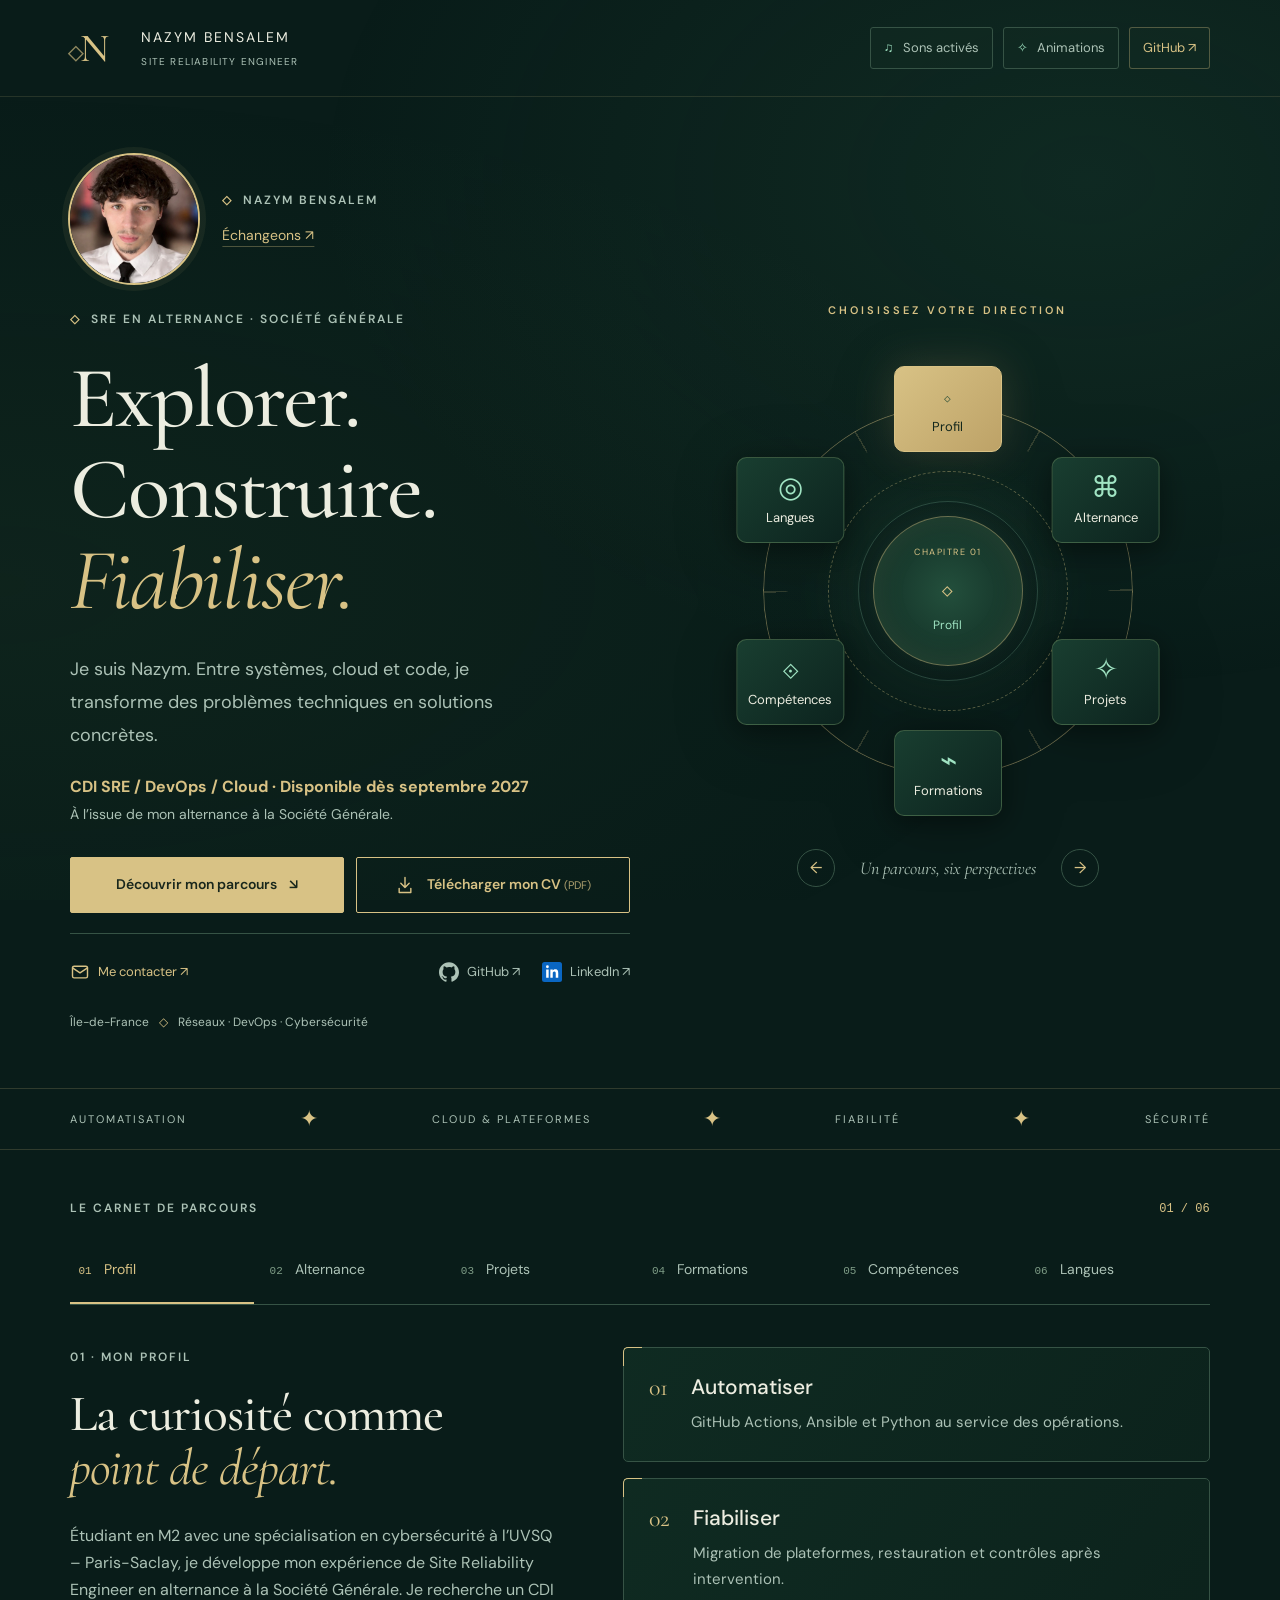
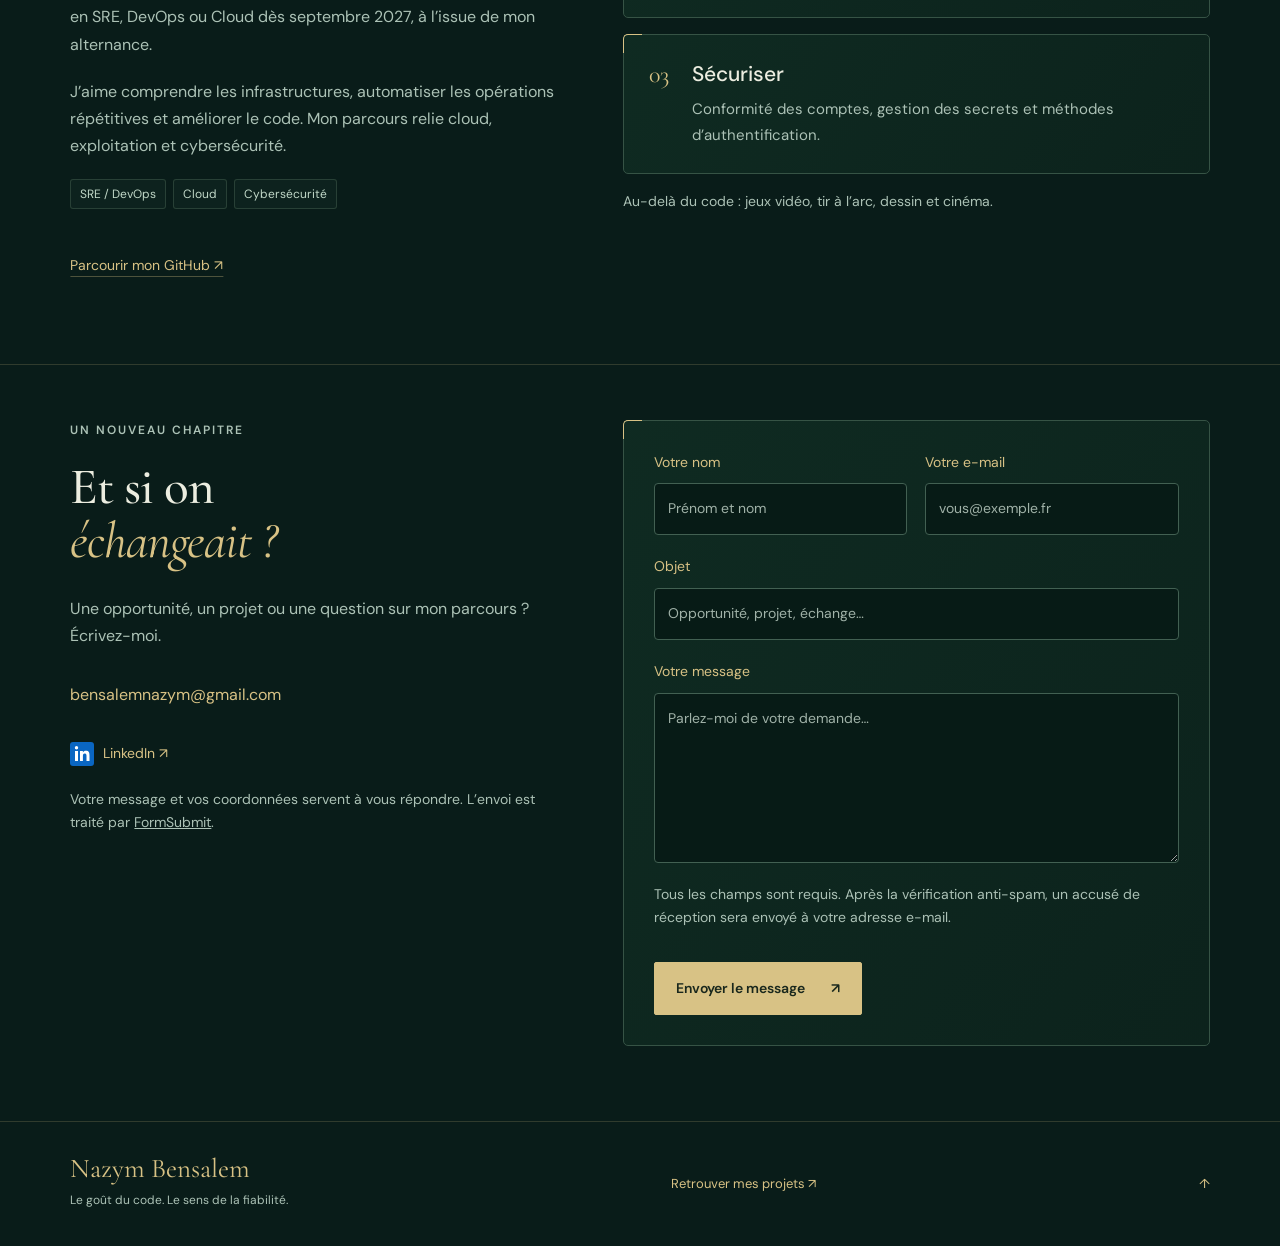
==== commit 04adb64a: "Refresh CV, organize hero actions and update location to Île-de-France" ====
--- a/index.html
+++ b/index.html
@@ -4,13 +4,13 @@
 <meta charset="UTF-8"><meta name="viewport" content="width=device-width,initial-scale=1"><meta name="theme-color" content="#091c19">
 <title>Nazym Bensalem — SRE · Cloud · DevOps</title><meta name="description" content="Nazym Bensalem, alternant SRE à la Société Générale. Découvrez mes missions, mes projets, mon parcours et mes compétences cloud et DevOps.">
 <link rel="icon" type="image/svg+xml" href="data:image/svg+xml,%3Csvg xmlns='http://www.w3.org/2000/svg' viewBox='0 0 40 40'%3E%3Crect width='40' height='40' rx='8' fill='%23091c19'/%3E%3Cpath d='M20 3L37 20 20 37 3 20Z' stroke='%23d6bf7a' fill='none'/%3E%3Cpath d='M13 27V13l14 14V13' stroke='%239ee6bf' stroke-width='3' fill='none'/%3E%3C/svg%3E">
-<link rel="stylesheet" href="style.css?v=career-2027"><script defer src="app.js?v=career-2027"></script>
+<link rel="stylesheet" href="style.css?v=hero-clean-2"><script defer src="app.js?v=career-2027"></script>
 </head>
 <body>
 <a class="skip" href="#explorer">Aller au contenu</a><div class="ambient" aria-hidden="true"></div>
 <header><a class="brand" href="#accueil" aria-label="Nazym Bensalem, accueil">N<span>◇</span></a><div class="identity">NAZYM BENSALEM<small>SITE RELIABILITY ENGINEER</small></div><div class="header-actions"><button id="sound" class="setting" aria-pressed="true" title="Désactiver les sons">♫ <span>Sons activés</span></button><button id="motion" class="setting" aria-pressed="true" title="Réduire les animations">✧ <span>Animations</span></button><a class="github-link" href="https://github.com/nazym1234" target="_blank" rel="noopener noreferrer">GitHub ↗</a></div></header>
 <main id="accueil">
-<section class="hero"><div class="hero-copy"><div class="portrait-row"><div class="portrait"><img src="assets/nazym.jpeg" alt="Portrait de Nazym Bensalem" width="982" height="946" fetchpriority="high"></div><div><span class="eyebrow">NAZYM BENSALEM</span><a class="text-link contact-shortcut" href="#contact">Échangeons ↗</a></div></div><p class="eyebrow">SRE EN ALTERNANCE · SOCIÉTÉ GÉNÉRALE</p><h1>Explorer.<br>Construire.<br><em>Fiabiliser.</em></h1><p class="intro">Je suis Nazym. Entre systèmes, cloud et code, je transforme des problèmes techniques en solutions concrètes.</p><p class="gold"><strong>CDI SRE / DevOps / Cloud · Disponible dès septembre 2027</strong><br><span class="small-note">À l’issue de mon alternance à la Société Générale.</span></p><div class="hero-actions"><a class="primary" href="#explorer">Découvrir mon parcours <span>↘</span></a><a class="text-link" href="#contact" style="display:inline-flex;align-items:center;gap:9px"><svg xmlns="http://www.w3.org/2000/svg" width="24" height="24" viewBox="0 0 24 24" fill="none" stroke="currentColor" stroke-width="1.7" stroke-linecap="round" stroke-linejoin="round" aria-hidden="true" focusable="false" style="flex-shrink:0"><rect x="3" y="5" width="18" height="14" rx="2"/><path d="m3 7 9 6 9-6"/></svg><span>Me contacter ↗</span></a></div><div class="professional-links"><a class="social-link" href="assets/CV-Nazym-Bensalem.pdf" download="CV-Nazym-Bensalem.pdf" type="application/pdf"><svg width="22" height="22" viewBox="0 0 24 24" fill="none" stroke="currentColor" stroke-width="1.7" stroke-linecap="round" stroke-linejoin="round" aria-hidden="true"><path d="M12 3v12m-5-5 5 5 5-5M5 16v5h14v-5"/></svg><span>Télécharger mon CV <small>(PDF)</small></span></a><a href="https://github.com/nazym1234" target="_blank" rel="noopener noreferrer"><svg xmlns="http://www.w3.org/2000/svg" width="24" height="24" viewBox="0 0 24 24" fill="currentColor" aria-hidden="true" focusable="false" style="flex-shrink:0"><path d="M12 .297C5.37.297 0 5.67 0 12.297c0 5.303 3.438 9.8 8.205 11.385.6.113.82-.258.82-.577 0-.285-.01-1.04-.015-2.04-3.338.724-4.043-1.61-4.043-1.61-.546-1.387-1.333-1.756-1.333-1.756-1.09-.745.083-.729.083-.729 1.205.084 1.838 1.237 1.838 1.237 1.07 1.835 2.807 1.305 3.492.998.108-.776.418-1.305.762-1.605-2.665-.3-5.466-1.332-5.466-5.93 0-1.31.465-2.38 1.235-3.22-.135-.303-.54-1.523.105-3.176 0 0 1.005-.322 3.3 1.23a11.5 11.5 0 0 1 3-.404c1.02.005 2.045.138 3 .404 2.28-1.552 3.285-1.23 3.285-1.23.645 1.653.24 2.873.12 3.176.765.84 1.23 1.91 1.23 3.22 0 4.61-2.805 5.625-5.475 5.92.42.36.81 1.096.81 2.22 0 1.606-.015 2.896-.015 3.286 0 .315.21.69.825.57C20.565 22.092 24 17.592 24 12.297c0-6.627-5.373-12-12-12"/></svg><span>GitHub ↗</span></a><a class="social-link" href="https://www.linkedin.com/in/nazym-b-8b23b2335" target="_blank" rel="noopener noreferrer"><svg class="linkedin-icon" xmlns="http://www.w3.org/2000/svg" viewBox="0 0 24 24" aria-hidden="true"><rect width="24" height="24" rx="3" fill="#0A66C2"/><path fill="white" d="M5 9h3v10H5zm1.5-5a1.7 1.7 0 1 0 0 3.4 1.7 1.7 0 0 0 0-3.4M10 9h2.9v1.4c.5-.9 1.5-1.6 3-1.6 3.2 0 3.6 2.1 3.6 4.8V19h-3v-4.8c0-1.2 0-2.7-1.7-2.7s-1.9 1.3-1.9 2.6V19H10z"/></svg> LinkedIn ↗</a></div><p class="hero-meta">La Défense, France <span>◇</span> Réseaux · DevOps · Cybersécurité</p></div>
+<section class="hero"><div class="hero-copy"><div class="portrait-row"><div class="portrait"><img src="assets/nazym.jpeg" alt="Portrait de Nazym Bensalem" width="982" height="946" fetchpriority="high"></div><div><span class="eyebrow">NAZYM BENSALEM</span><a class="text-link contact-shortcut" href="#contact">Échangeons ↗</a></div></div><p class="eyebrow">SRE EN ALTERNANCE · SOCIÉTÉ GÉNÉRALE</p><h1>Explorer.<br>Construire.<br><em>Fiabiliser.</em></h1><p class="intro">Je suis Nazym. Entre systèmes, cloud et code, je transforme des problèmes techniques en solutions concrètes.</p><p class="gold"><strong>CDI SRE / DevOps / Cloud · Disponible dès septembre 2027</strong><br><span class="small-note">À l’issue de mon alternance à la Société Générale.</span></p><div class="hero-cta-group"><div class="hero-main-actions"><a class="primary" href="#explorer">Découvrir mon parcours <span>↘</span></a><a class="primary secondary cv-download" href="assets/CV-Nazym-Bensalem.pdf?v=20260918-2" download="CV-Nazym-Bensalem.pdf" type="application/pdf"><svg width="22" height="22" viewBox="0 0 24 24" fill="none" stroke="currentColor" stroke-width="1.7" stroke-linecap="round" stroke-linejoin="round" aria-hidden="true"><path d="M12 3v12m-5-5 5 5 5-5M5 16v5h14v-5"/></svg><span>Télécharger mon CV <small>(PDF)</small></span></a></div><nav class="hero-connect" aria-label="Me contacter et retrouver mes profils"><a class="hero-contact" href="#contact"><svg xmlns="http://www.w3.org/2000/svg" width="24" height="24" viewBox="0 0 24 24" fill="none" stroke="currentColor" stroke-width="1.7" stroke-linecap="round" stroke-linejoin="round" aria-hidden="true" focusable="false"><rect x="3" y="5" width="18" height="14" rx="2"/><path d="m3 7 9 6 9-6"/></svg><span>Me contacter ↗</span></a><div class="hero-profile-links"><a href="https://github.com/nazym1234" target="_blank" rel="noopener noreferrer"><svg xmlns="http://www.w3.org/2000/svg" width="24" height="24" viewBox="0 0 24 24" fill="currentColor" aria-hidden="true" focusable="false" style="flex-shrink:0"><path d="M12 .297C5.37.297 0 5.67 0 12.297c0 5.303 3.438 9.8 8.205 11.385.6.113.82-.258.82-.577 0-.285-.01-1.04-.015-2.04-3.338.724-4.043-1.61-4.043-1.61-.546-1.387-1.333-1.756-1.333-1.756-1.09-.745.083-.729.083-.729 1.205.084 1.838 1.237 1.838 1.237 1.07 1.835 2.807 1.305 3.492.998.108-.776.418-1.305.762-1.605-2.665-.3-5.466-1.332-5.466-5.93 0-1.31.465-2.38 1.235-3.22-.135-.303-.54-1.523.105-3.176 0 0 1.005-.322 3.3 1.23a11.5 11.5 0 0 1 3-.404c1.02.005 2.045.138 3 .404 2.28-1.552 3.285-1.23 3.285-1.23.645 1.653.24 2.873.12 3.176.765.84 1.23 1.91 1.23 3.22 0 4.61-2.805 5.625-5.475 5.92.42.36.81 1.096.81 2.22 0 1.606-.015 2.896-.015 3.286 0 .315.21.69.825.57C20.565 22.092 24 17.592 24 12.297c0-6.627-5.373-12-12-12"/></svg><span>GitHub ↗</span></a><a class="social-link" href="https://www.linkedin.com/in/nazym-b-8b23b2335" target="_blank" rel="noopener noreferrer"><svg class="linkedin-icon" xmlns="http://www.w3.org/2000/svg" viewBox="0 0 24 24" aria-hidden="true"><rect width="24" height="24" rx="3" fill="#0A66C2"/><path fill="white" d="M5 9h3v10H5zm1.5-5a1.7 1.7 0 1 0 0 3.4 1.7 1.7 0 0 0 0-3.4M10 9h2.9v1.4c.5-.9 1.5-1.6 3-1.6 3.2 0 3.6 2.1 3.6 4.8V19h-3v-4.8c0-1.2 0-2.7-1.7-2.7s-1.9 1.3-1.9 2.6V19H10z"/></svg> LinkedIn ↗</a></div></nav></div><p class="hero-meta">Île-de-France <span>◇</span> Réseaux · DevOps · Cybersécurité</p></div>
 <div class="compass-side"><p class="eyebrow centered">CHOISISSEZ VOTRE DIRECTION</p><nav class="compass" aria-label="Navigation circulaire du portfolio"><div class="outer-ring" aria-hidden="true"></div><div class="inner-ring" aria-hidden="true"></div><div class="compass-trace" aria-hidden="true"></div><div class="wheel" id="wheel"></div><div class="core"><span id="core-number">CHAPITRE 01</span><strong id="core-symbol">◇</strong><span id="core-label">Profil</span></div></nav><div class="compass-controls"><button id="previous" aria-label="Section précédente">←</button><p>Un parcours, six perspectives</p><button id="next" aria-label="Section suivante">→</button></div></div>
 </section>
 <div class="divider"><span>AUTOMATISATION</span><i>✦</i><span>CLOUD & PLATEFORMES</span><i>✦</i><span>FIABILITÉ</span><i>✦</i><span>SÉCURITÉ</span></div>
--- a/style.css
+++ b/style.css
@@ -10,3 +10,18 @@
 .arcade-invite{display:flex;align-items:center;gap:18px;padding:19px 21px;border:1px solid #d6bf7a50;background:linear-gradient(110deg,#173b2c88,#0b251d);border-radius:8px;max-width:490px;transition:transform .2s,border-color .2s}.arcade-invite:hover{transform:translateY(-3px);border-color:var(--gold)}
 .arcade-icon{display:grid;place-items:center;flex-shrink:0;width:46px;height:46px;border:1px solid #d6bf7a66;border-radius:50%;font-size:28px;color:var(--gold)}
 .arcade-invite small{display:block;font:9px var(--mono);letter-spacing:1.5px;color:var(--gold)}.arcade-invite strong{display:block;font:28px var(--serif);color:var(--text);margin:3px 0}.arcade-invite>span:nth-child(2)>span{display:block;font-size:12px;color:var(--muted)}.arcade-cta{margin-left:auto;font-size:14px;color:var(--gold);white-space:nowrap}.project .primary{justify-content:center;margin-top:15px}.project .explore-project{margin-top:15px}@media(max-width:480px){.arcade-invite{padding:16px 14px;gap:12px}.arcade-icon{width:36px;height:36px}.arcade-invite>span:nth-child(2)>span{font-size:11px}}
+
+/* Clear hierarchy: two main actions, then contact and professional profiles. */
+.hero-cta-group{max-width:560px;margin-top:30px}
+.hero-main-actions{display:grid;grid-template-columns:1fr 1fr;gap:12px}
+.hero-main-actions .primary{min-height:56px;padding:14px 16px;gap:12px;text-align:center;line-height:1.4}
+.hero-main-actions svg{flex-shrink:0;width:20px;height:20px}
+.hero-main-actions small{font-size:11px;font-weight:400;opacity:.8}
+.hero-connect{display:flex;align-items:center;justify-content:space-between;flex-wrap:wrap;gap:16px;margin-top:20px;padding-top:18px;border-top:1px solid var(--line)}
+.hero-connect a{display:inline-flex;align-items:center;gap:8px;font-size:13px;color:var(--muted);line-height:1.4;min-height:40px}
+.hero-connect a:hover{color:var(--gold)}
+.hero-connect svg{width:20px;height:20px;flex-shrink:0}
+.hero-connect .hero-contact{color:var(--gold)}
+.hero-profile-links{display:flex;align-items:center;gap:22px}
+.hero-copy .hero-meta{display:flex;align-items:center;flex-wrap:wrap;row-gap:4px;margin-top:20px}
+@media(max-width:380px){.hero-main-actions{grid-template-columns:1fr}.hero-connect{gap:8px}.hero-profile-links{gap:16px}}
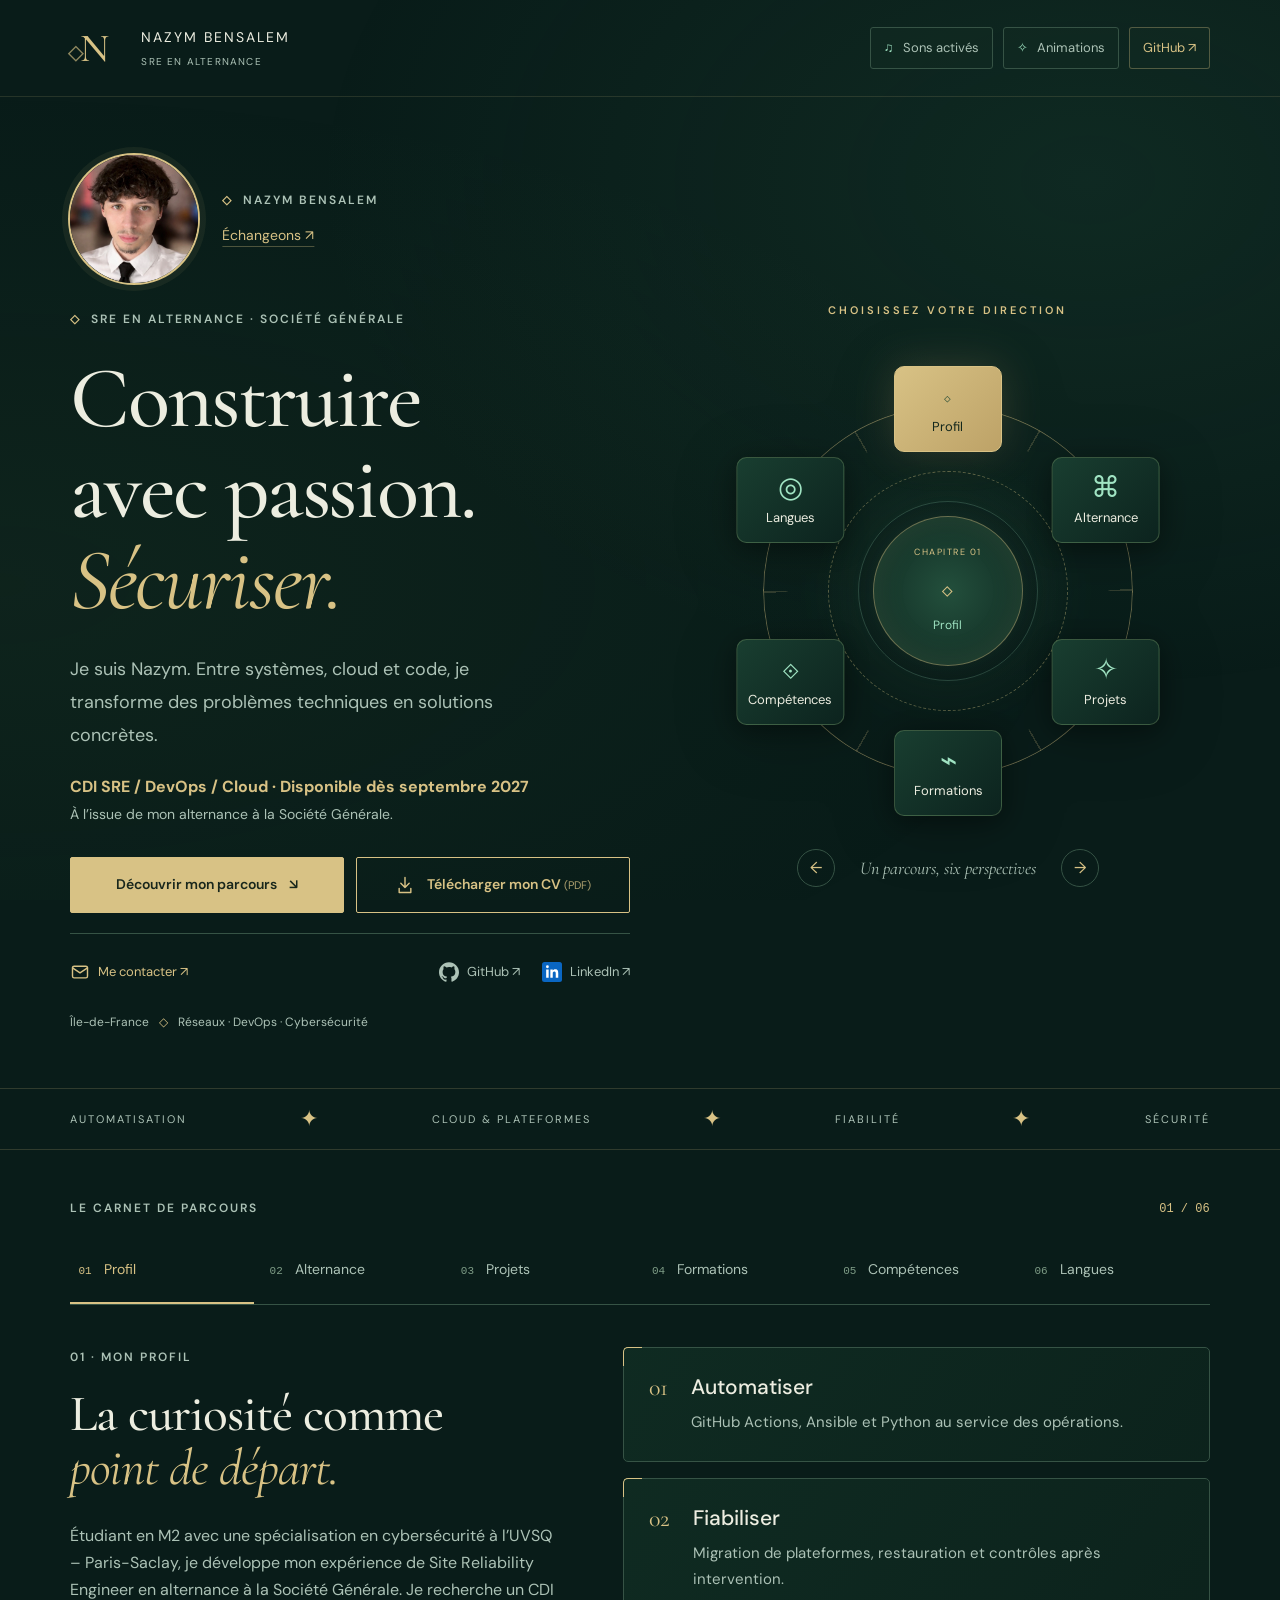
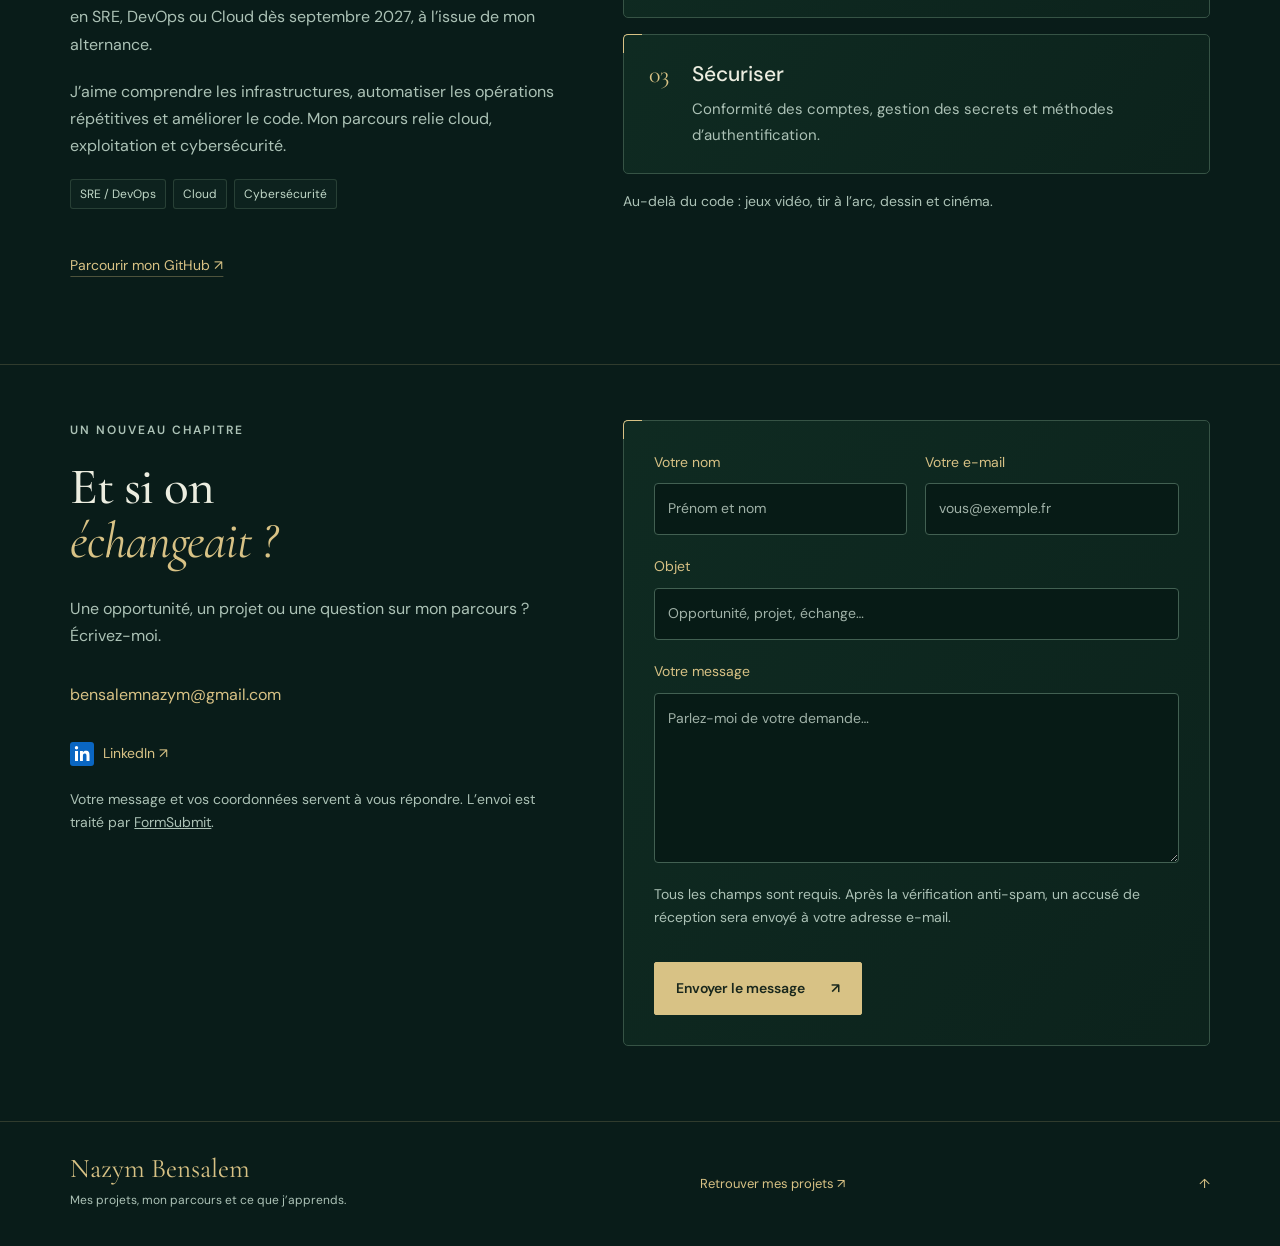
==== commit ec6e21ae: "Clarify apprenticeship status and personalize homepage wording" ====
--- a/index.html
+++ b/index.html
@@ -8,16 +8,16 @@
 </head>
 <body>
 <a class="skip" href="#explorer">Aller au contenu</a><div class="ambient" aria-hidden="true"></div>
-<header><a class="brand" href="#accueil" aria-label="Nazym Bensalem, accueil">N<span>◇</span></a><div class="identity">NAZYM BENSALEM<small>SITE RELIABILITY ENGINEER</small></div><div class="header-actions"><button id="sound" class="setting" aria-pressed="true" title="Désactiver les sons">♫ <span>Sons activés</span></button><button id="motion" class="setting" aria-pressed="true" title="Réduire les animations">✧ <span>Animations</span></button><a class="github-link" href="https://github.com/nazym1234" target="_blank" rel="noopener noreferrer">GitHub ↗</a></div></header>
+<header><a class="brand" href="#accueil" aria-label="Nazym Bensalem, accueil">N<span>◇</span></a><div class="identity">NAZYM BENSALEM<small>SRE EN ALTERNANCE</small></div><div class="header-actions"><button id="sound" class="setting" aria-pressed="true" title="Désactiver les sons">♫ <span>Sons activés</span></button><button id="motion" class="setting" aria-pressed="true" title="Réduire les animations">✧ <span>Animations</span></button><a class="github-link" href="https://github.com/nazym1234" target="_blank" rel="noopener noreferrer">GitHub ↗</a></div></header>
 <main id="accueil">
-<section class="hero"><div class="hero-copy"><div class="portrait-row"><div class="portrait"><img src="assets/nazym.jpeg" alt="Portrait de Nazym Bensalem" width="982" height="946" fetchpriority="high"></div><div><span class="eyebrow">NAZYM BENSALEM</span><a class="text-link contact-shortcut" href="#contact">Échangeons ↗</a></div></div><p class="eyebrow">SRE EN ALTERNANCE · SOCIÉTÉ GÉNÉRALE</p><h1>Explorer.<br>Construire.<br><em>Fiabiliser.</em></h1><p class="intro">Je suis Nazym. Entre systèmes, cloud et code, je transforme des problèmes techniques en solutions concrètes.</p><p class="gold"><strong>CDI SRE / DevOps / Cloud · Disponible dès septembre 2027</strong><br><span class="small-note">À l’issue de mon alternance à la Société Générale.</span></p><div class="hero-cta-group"><div class="hero-main-actions"><a class="primary" href="#explorer">Découvrir mon parcours <span>↘</span></a><a class="primary secondary cv-download" href="assets/CV-Nazym-Bensalem.pdf?v=20260918-2" download="CV-Nazym-Bensalem.pdf" type="application/pdf"><svg width="22" height="22" viewBox="0 0 24 24" fill="none" stroke="currentColor" stroke-width="1.7" stroke-linecap="round" stroke-linejoin="round" aria-hidden="true"><path d="M12 3v12m-5-5 5 5 5-5M5 16v5h14v-5"/></svg><span>Télécharger mon CV <small>(PDF)</small></span></a></div><nav class="hero-connect" aria-label="Me contacter et retrouver mes profils"><a class="hero-contact" href="#contact"><svg xmlns="http://www.w3.org/2000/svg" width="24" height="24" viewBox="0 0 24 24" fill="none" stroke="currentColor" stroke-width="1.7" stroke-linecap="round" stroke-linejoin="round" aria-hidden="true" focusable="false"><rect x="3" y="5" width="18" height="14" rx="2"/><path d="m3 7 9 6 9-6"/></svg><span>Me contacter ↗</span></a><div class="hero-profile-links"><a href="https://github.com/nazym1234" target="_blank" rel="noopener noreferrer"><svg xmlns="http://www.w3.org/2000/svg" width="24" height="24" viewBox="0 0 24 24" fill="currentColor" aria-hidden="true" focusable="false" style="flex-shrink:0"><path d="M12 .297C5.37.297 0 5.67 0 12.297c0 5.303 3.438 9.8 8.205 11.385.6.113.82-.258.82-.577 0-.285-.01-1.04-.015-2.04-3.338.724-4.043-1.61-4.043-1.61-.546-1.387-1.333-1.756-1.333-1.756-1.09-.745.083-.729.083-.729 1.205.084 1.838 1.237 1.838 1.237 1.07 1.835 2.807 1.305 3.492.998.108-.776.418-1.305.762-1.605-2.665-.3-5.466-1.332-5.466-5.93 0-1.31.465-2.38 1.235-3.22-.135-.303-.54-1.523.105-3.176 0 0 1.005-.322 3.3 1.23a11.5 11.5 0 0 1 3-.404c1.02.005 2.045.138 3 .404 2.28-1.552 3.285-1.23 3.285-1.23.645 1.653.24 2.873.12 3.176.765.84 1.23 1.91 1.23 3.22 0 4.61-2.805 5.625-5.475 5.92.42.36.81 1.096.81 2.22 0 1.606-.015 2.896-.015 3.286 0 .315.21.69.825.57C20.565 22.092 24 17.592 24 12.297c0-6.627-5.373-12-12-12"/></svg><span>GitHub ↗</span></a><a class="social-link" href="https://www.linkedin.com/in/nazym-b-8b23b2335" target="_blank" rel="noopener noreferrer"><svg class="linkedin-icon" xmlns="http://www.w3.org/2000/svg" viewBox="0 0 24 24" aria-hidden="true"><rect width="24" height="24" rx="3" fill="#0A66C2"/><path fill="white" d="M5 9h3v10H5zm1.5-5a1.7 1.7 0 1 0 0 3.4 1.7 1.7 0 0 0 0-3.4M10 9h2.9v1.4c.5-.9 1.5-1.6 3-1.6 3.2 0 3.6 2.1 3.6 4.8V19h-3v-4.8c0-1.2 0-2.7-1.7-2.7s-1.9 1.3-1.9 2.6V19H10z"/></svg> LinkedIn ↗</a></div></nav></div><p class="hero-meta">Île-de-France <span>◇</span> Réseaux · DevOps · Cybersécurité</p></div>
+<section class="hero"><div class="hero-copy"><div class="portrait-row"><div class="portrait"><img src="assets/nazym.jpeg" alt="Portrait de Nazym Bensalem" width="982" height="946" fetchpriority="high"></div><div><span class="eyebrow">NAZYM BENSALEM</span><a class="text-link contact-shortcut" href="#contact">Échangeons ↗</a></div></div><p class="eyebrow">SRE EN ALTERNANCE · SOCIÉTÉ GÉNÉRALE</p><h1>Construire<br>avec passion.<br><em>Sécuriser.</em></h1><p class="intro">Je suis Nazym. Entre systèmes, cloud et code, je transforme des problèmes techniques en solutions concrètes.</p><p class="gold"><strong>CDI SRE / DevOps / Cloud · Disponible dès septembre 2027</strong><br><span class="small-note">À l’issue de mon alternance à la Société Générale.</span></p><div class="hero-cta-group"><div class="hero-main-actions"><a class="primary" href="#explorer">Découvrir mon parcours <span>↘</span></a><a class="primary secondary cv-download" href="assets/CV-Nazym-Bensalem.pdf?v=20260918-2" download="CV-Nazym-Bensalem.pdf" type="application/pdf"><svg width="22" height="22" viewBox="0 0 24 24" fill="none" stroke="currentColor" stroke-width="1.7" stroke-linecap="round" stroke-linejoin="round" aria-hidden="true"><path d="M12 3v12m-5-5 5 5 5-5M5 16v5h14v-5"/></svg><span>Télécharger mon CV <small>(PDF)</small></span></a></div><nav class="hero-connect" aria-label="Me contacter et retrouver mes profils"><a class="hero-contact" href="#contact"><svg xmlns="http://www.w3.org/2000/svg" width="24" height="24" viewBox="0 0 24 24" fill="none" stroke="currentColor" stroke-width="1.7" stroke-linecap="round" stroke-linejoin="round" aria-hidden="true" focusable="false"><rect x="3" y="5" width="18" height="14" rx="2"/><path d="m3 7 9 6 9-6"/></svg><span>Me contacter ↗</span></a><div class="hero-profile-links"><a href="https://github.com/nazym1234" target="_blank" rel="noopener noreferrer"><svg xmlns="http://www.w3.org/2000/svg" width="24" height="24" viewBox="0 0 24 24" fill="currentColor" aria-hidden="true" focusable="false" style="flex-shrink:0"><path d="M12 .297C5.37.297 0 5.67 0 12.297c0 5.303 3.438 9.8 8.205 11.385.6.113.82-.258.82-.577 0-.285-.01-1.04-.015-2.04-3.338.724-4.043-1.61-4.043-1.61-.546-1.387-1.333-1.756-1.333-1.756-1.09-.745.083-.729.083-.729 1.205.084 1.838 1.237 1.838 1.237 1.07 1.835 2.807 1.305 3.492.998.108-.776.418-1.305.762-1.605-2.665-.3-5.466-1.332-5.466-5.93 0-1.31.465-2.38 1.235-3.22-.135-.303-.54-1.523.105-3.176 0 0 1.005-.322 3.3 1.23a11.5 11.5 0 0 1 3-.404c1.02.005 2.045.138 3 .404 2.28-1.552 3.285-1.23 3.285-1.23.645 1.653.24 2.873.12 3.176.765.84 1.23 1.91 1.23 3.22 0 4.61-2.805 5.625-5.475 5.92.42.36.81 1.096.81 2.22 0 1.606-.015 2.896-.015 3.286 0 .315.21.69.825.57C20.565 22.092 24 17.592 24 12.297c0-6.627-5.373-12-12-12"/></svg><span>GitHub ↗</span></a><a class="social-link" href="https://www.linkedin.com/in/nazym-b-8b23b2335" target="_blank" rel="noopener noreferrer"><svg class="linkedin-icon" xmlns="http://www.w3.org/2000/svg" viewBox="0 0 24 24" aria-hidden="true"><rect width="24" height="24" rx="3" fill="#0A66C2"/><path fill="white" d="M5 9h3v10H5zm1.5-5a1.7 1.7 0 1 0 0 3.4 1.7 1.7 0 0 0 0-3.4M10 9h2.9v1.4c.5-.9 1.5-1.6 3-1.6 3.2 0 3.6 2.1 3.6 4.8V19h-3v-4.8c0-1.2 0-2.7-1.7-2.7s-1.9 1.3-1.9 2.6V19H10z"/></svg> LinkedIn ↗</a></div></nav></div><p class="hero-meta">Île-de-France <span>◇</span> Réseaux · DevOps · Cybersécurité</p></div>
 <div class="compass-side"><p class="eyebrow centered">CHOISISSEZ VOTRE DIRECTION</p><nav class="compass" aria-label="Navigation circulaire du portfolio"><div class="outer-ring" aria-hidden="true"></div><div class="inner-ring" aria-hidden="true"></div><div class="compass-trace" aria-hidden="true"></div><div class="wheel" id="wheel"></div><div class="core"><span id="core-number">CHAPITRE 01</span><strong id="core-symbol">◇</strong><span id="core-label">Profil</span></div></nav><div class="compass-controls"><button id="previous" aria-label="Section précédente">←</button><p>Un parcours, six perspectives</p><button id="next" aria-label="Section suivante">→</button></div></div>
 </section>
 <div class="divider"><span>AUTOMATISATION</span><i>✦</i><span>CLOUD & PLATEFORMES</span><i>✦</i><span>FIABILITÉ</span><i>✦</i><span>SÉCURITÉ</span></div>
 <section id="explorer" class="explorer"><div class="section-top"><p class="eyebrow">LE CARNET DE PARCOURS</p><span id="count">01 / 06</span></div><nav class="tabs" id="tabs" aria-label="Sections du CV"></nav><div id="panel" tabindex="-1"></div></section>
 <section id="contact" class="contact-section" aria-labelledby="contact-title"><div class="two-col"><div><p class="eyebrow">UN NOUVEAU CHAPITRE</p><h2 id="contact-title">Et si on<br><em>échangeait ?</em></h2><p>Une opportunité, un projet ou une question sur mon parcours ? Écrivez-moi.</p><a class="contact-email" href="mailto:bensalemnazym@gmail.com">bensalemnazym@gmail.com</a><div class="hero-socials"><a class="social-link" href="https://www.linkedin.com/in/nazym-b-8b23b2335" target="_blank" rel="noopener noreferrer"><svg class="linkedin-icon" xmlns="http://www.w3.org/2000/svg" viewBox="0 0 24 24" aria-hidden="true"><rect width="24" height="24" rx="3" fill="#0A66C2"/><path fill="white" d="M5 9h3v10H5zm1.5-5a1.7 1.7 0 1 0 0 3.4 1.7 1.7 0 0 0 0-3.4M10 9h2.9v1.4c.5-.9 1.5-1.6 3-1.6 3.2 0 3.6 2.1 3.6 4.8V19h-3v-4.8c0-1.2 0-2.7-1.7-2.7s-1.9 1.3-1.9 2.6V19H10z"/></svg> LinkedIn ↗</a></div><p class="small-note">Votre message et vos coordonnées servent à vous répondre. L’envoi est traité par <a href="https://formsubmit.co/privacy.pdf" target="_blank" rel="noopener noreferrer">FormSubmit</a>.</p></div><form class="contact-form card" action="https://formsubmit.co/bensalemnazym@gmail.com" method="POST"><input type="hidden" name="_subject" value="Nouveau contact — Portfolio Nazym Bensalem"><input type="hidden" name="_template" value="table"><input type="hidden" name="_autoresponse" value="Bonjour, merci pour votre message via mon portfolio. Votre demande a bien été transmise. Je prendrai connaissance de votre message et reviendrai vers vous dès que possible. À bientôt, Nazym Bensalem — https://nazym1234.github.io/"><input type="hidden" name="_next" value="https://nazym1234.github.io/merci.html"><input type="text" name="_honey" tabindex="-1" autocomplete="off" class="honeypot" aria-hidden="true"><div class="form-row"><label for="contact-name">Votre nom<input id="contact-name" name="name" autocomplete="name" required maxlength="100" placeholder="Prénom et nom"></label><label for="contact-email">Votre e-mail<input id="contact-email" type="email" name="email" autocomplete="email" required maxlength="254" placeholder="vous@exemple.fr"></label></div><label for="contact-subject">Objet<input id="contact-subject" name="objet" required maxlength="150" placeholder="Opportunité, projet, échange…"></label><label for="contact-message">Votre message<textarea id="contact-message" name="message" rows="6" required maxlength="6000" placeholder="Parlez-moi de votre demande…"></textarea></label><p class="small-note">Tous les champs sont requis. Après la vérification anti-spam, un accusé de réception sera envoyé à votre adresse e-mail.</p><button class="primary" type="submit">Envoyer le message <span>↗</span></button></form></div></section>
 </main>
-<footer><div><strong>Nazym Bensalem</strong><p>Le goût du code. Le sens de la fiabilité.</p></div><a href="https://github.com/nazym1234" target="_blank" rel="noopener noreferrer">Retrouver mes projets ↗</a><a href="#accueil" aria-label="Retour en haut">↑</a></footer>
+<footer><div><strong>Nazym Bensalem</strong><p>Mes projets, mon parcours et ce que j’apprends.</p></div><a href="https://github.com/nazym1234" target="_blank" rel="noopener noreferrer">Retrouver mes projets ↗</a><a href="#accueil" aria-label="Retour en haut">↑</a></footer>
 <dialog id="project-dialog" aria-labelledby="project-title"><div class="dialog-top"><span class="eyebrow">CARNET DE PROJET</span><button id="close-dialog" class="close" aria-label="Fermer les détails du projet">×</button></div><div id="project-content"></div></dialog>
 <noscript><p class="no-js">Ce portfolio interactif utilise JavaScript. Activez-le pour consulter les sections, ou retrouvez les projets sur <a href="https://github.com/nazym1234">GitHub</a>.</p></noscript>
 </body></html>
